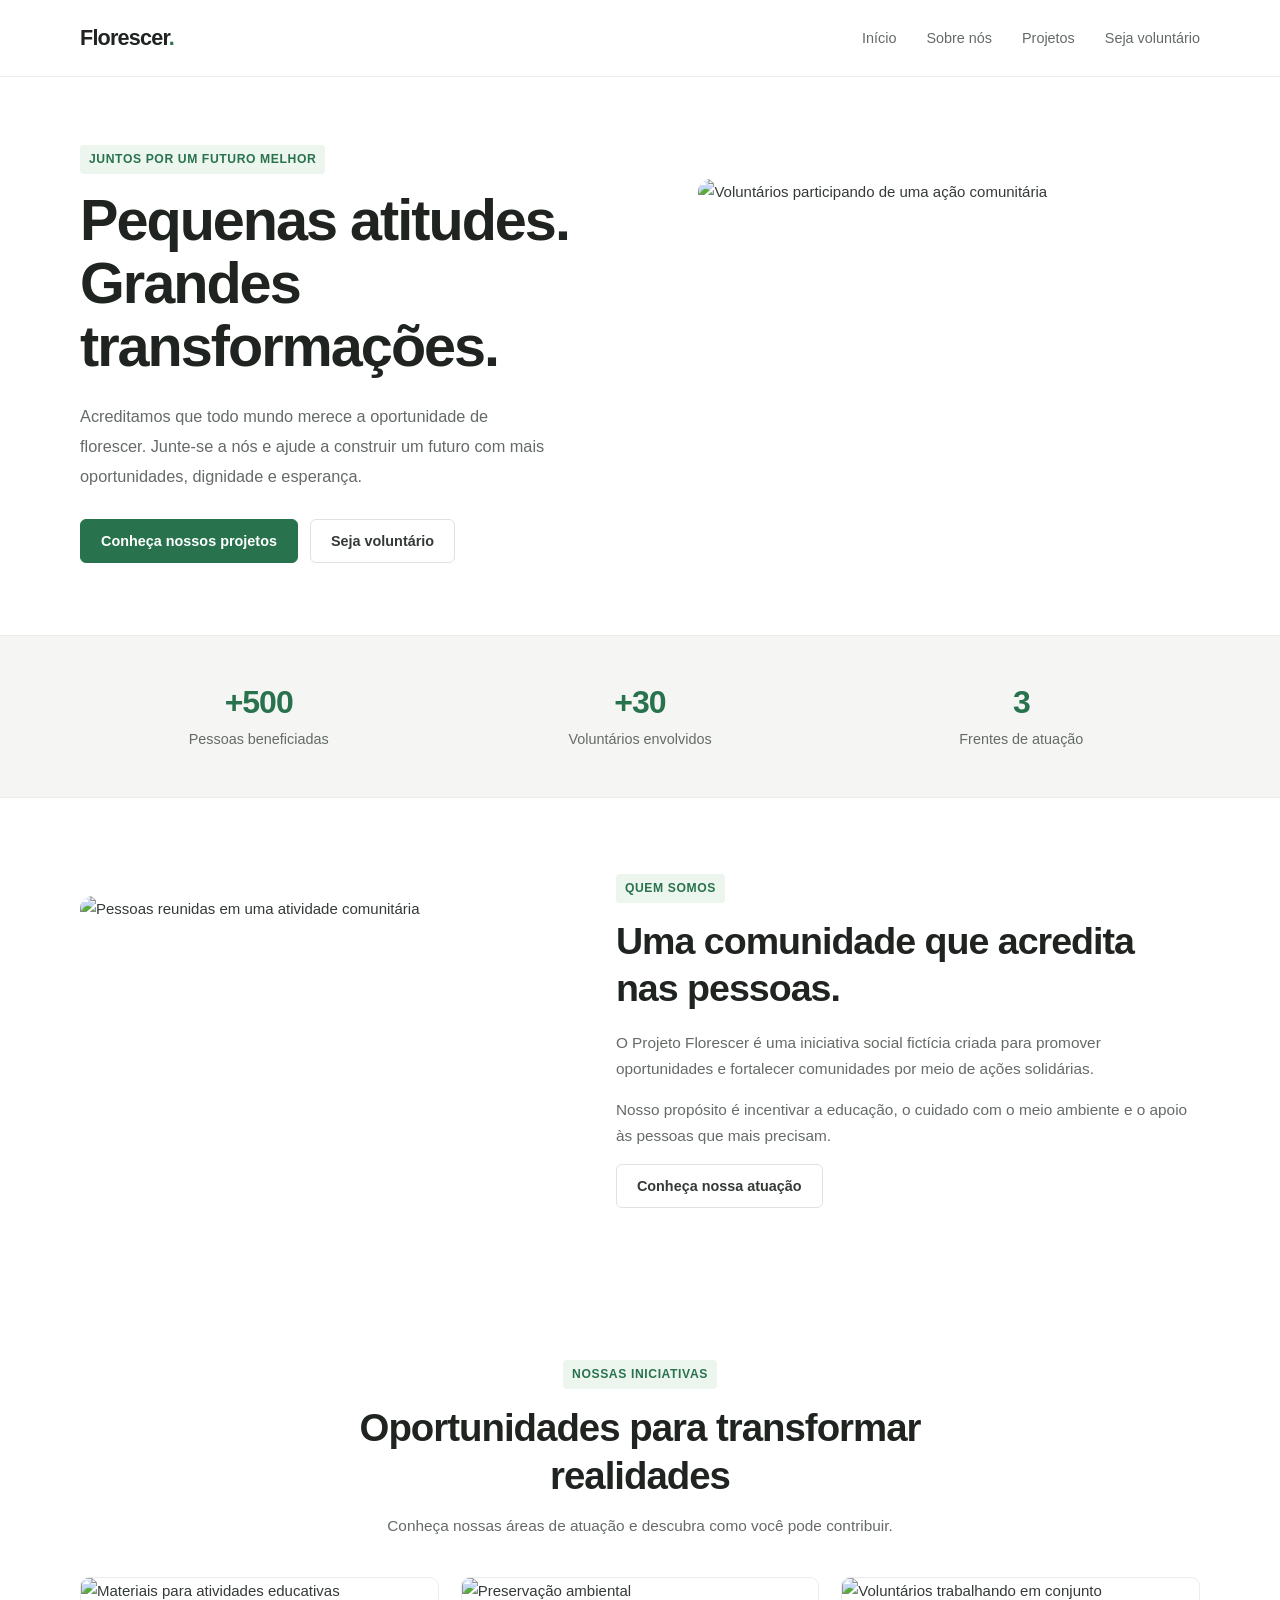
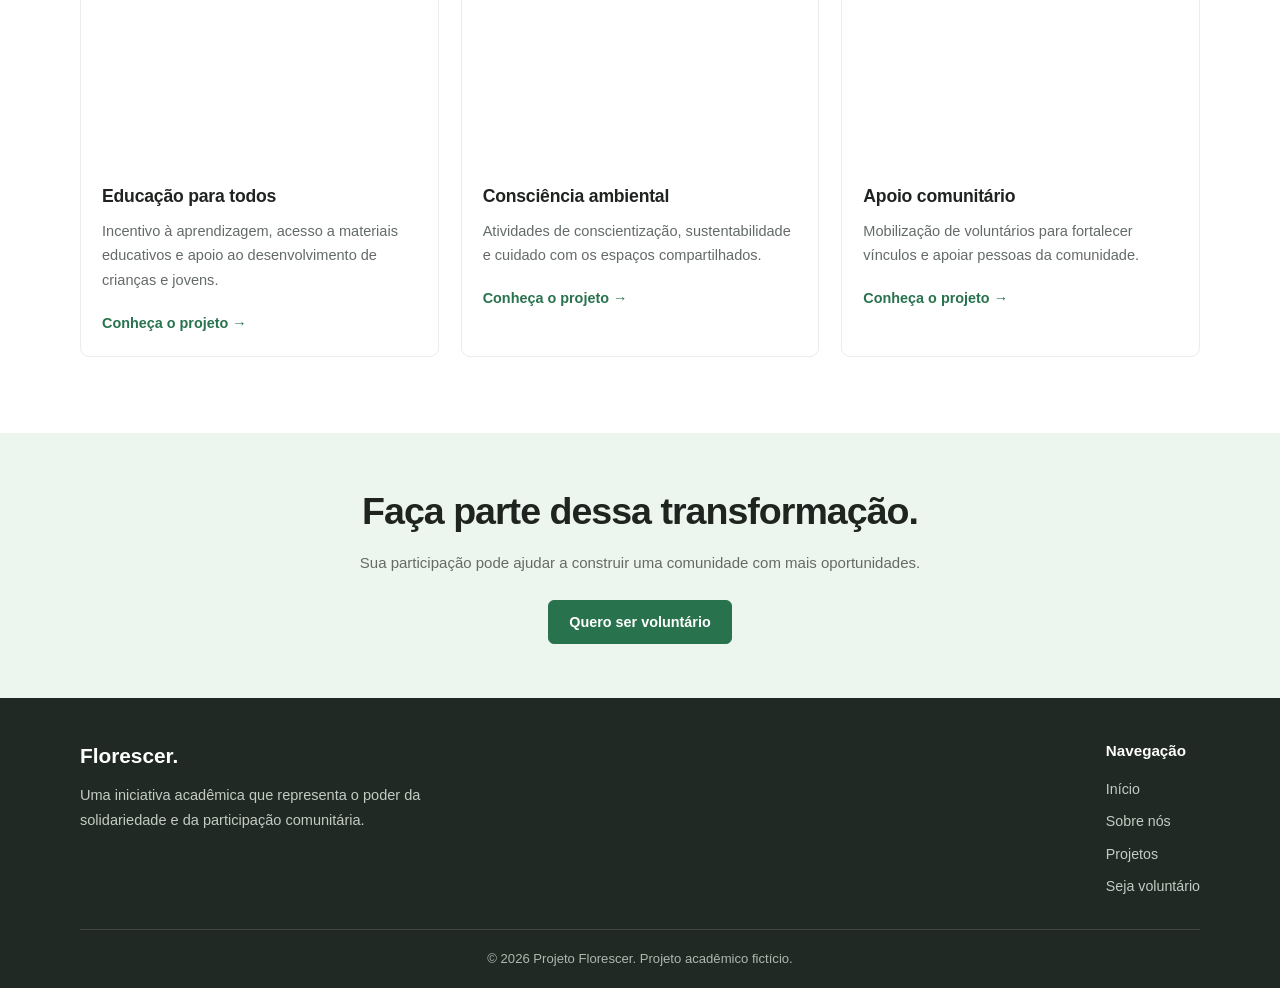
==== index.html @ c2782c48 "Adiciona site Projeto Florescer" ====
<!DOCTYPE html>
<html lang="pt-BR">
<head>
    <meta charset="UTF-8">
    <meta name="viewport" content="width=device-width, initial-scale=1.0">
    <meta name="description" content="Projeto Florescer: juntos por um futuro com mais oportunidades, dignidade e esperança.">
    <title>Florescer | Transformando vidas</title>
    <link rel="stylesheet" href="style.css">
    <script src="script.js" defer></script>
</head>
<body>

<header>
    <nav class="navbar container">
        <a href="index.html" class="logo">Florescer<span>.</span></a>
        <button class="menu-toggle" type="button" aria-label="Abrir menu" aria-expanded="false">☰</button>
        <ul class="nav-links">
            <li><a href="index.html">Início</a></li>
            <li><a href="#sobre">Sobre nós</a></li>
            <li><a href="projetos.html">Projetos</a></li>
            <li><a href="cadastro.html">Seja voluntário</a></li>
        </ul>
    </nav>
</header>

<main>
    <section class="hero">
        <div class="container">
            <div class="hero-content">
                <div class="hero-text">
                    <span class="section-tag">Juntos por um futuro melhor</span>
                    <h1>Pequenas atitudes. Grandes transformações.</h1>
                    <p>Acreditamos que todo mundo merece a oportunidade de florescer. Junte-se a nós e ajude a construir um futuro com mais oportunidades, dignidade e esperança.</p>
                    <div class="hero-buttons">
                        <a href="projetos.html" class="btn btn-primary">Conheça nossos projetos</a>
                        <a href="cadastro.html" class="btn btn-outline">Seja voluntário</a>
                    </div>
                </div>
                <div class="hero-image">
                    <img src="https://images.unsplash.com/photo-1469571486292-0ba58a3f068b?auto=format&fit=crop&w=900&q=80" alt="Voluntários participando de uma ação comunitária">
                </div>
            </div>
        </div>
    </section>

    <section class="stats">
        <div class="container stats-grid">
            <div class="stat-item"><h3>+500</h3><p>Pessoas beneficiadas</p></div>
            <div class="stat-item"><h3>+30</h3><p>Voluntários envolvidos</p></div>
            <div class="stat-item"><h3>3</h3><p>Frentes de atuação</p></div>
        </div>
    </section>

    <section class="section" id="sobre">
        <div class="container about-grid">
            <div class="about-image">
                <img src="https://images.unsplash.com/photo-1531206715517-5c0ba140b2b8?auto=format&fit=crop&w=800&q=80" alt="Pessoas reunidas em uma atividade comunitária" loading="lazy">
            </div>
            <div class="about-text">
                <span class="section-tag">Quem somos</span>
                <h2>Uma comunidade que acredita nas pessoas.</h2>
                <p>O Projeto Florescer é uma iniciativa social fictícia criada para promover oportunidades e fortalecer comunidades por meio de ações solidárias.</p>
                <p>Nosso propósito é incentivar a educação, o cuidado com o meio ambiente e o apoio às pessoas que mais precisam.</p>
                <a href="projetos.html" class="btn btn-outline">Conheça nossa atuação</a>
            </div>
        </div>
    </section>

    <section class="section">
        <div class="container">
            <div class="section-header">
                <span class="section-tag">Nossas iniciativas</span>
                <h2>Oportunidades para transformar realidades</h2>
                <p>Conheça nossas áreas de atuação e descubra como você pode contribuir.</p>
            </div>

            <div class="cards-grid">
                <article class="card">
                    <img src="https://images.unsplash.com/photo-1503676260728-1c00da094a0b?auto=format&fit=crop&w=700&q=80" alt="Materiais para atividades educativas" loading="lazy">
                    <div class="card-content">
                        <h3>Educação para todos</h3>
                        <p>Incentivo à aprendizagem, acesso a materiais educativos e apoio ao desenvolvimento de crianças e jovens.</p>
                        <a href="projetos.html" class="card-link">Conheça o projeto →</a>
                    </div>
                </article>

                <article class="card">
                    <img src="https://images.unsplash.com/photo-1542601906990-b4d3fb778b09?auto=format&fit=crop&w=700&q=80" alt="Preservação ambiental" loading="lazy">
                    <div class="card-content">
                        <h3>Consciência ambiental</h3>
                        <p>Atividades de conscientização, sustentabilidade e cuidado com os espaços compartilhados.</p>
                        <a href="projetos.html" class="card-link">Conheça o projeto →</a>
                    </div>
                </article>

                <article class="card">
                    <img src="https://images.unsplash.com/photo-1559027615-cd4628902d4a?auto=format&fit=crop&w=700&q=80" alt="Voluntários trabalhando em conjunto" loading="lazy">
                    <div class="card-content">
                        <h3>Apoio comunitário</h3>
                        <p>Mobilização de voluntários para fortalecer vínculos e apoiar pessoas da comunidade.</p>
                        <a href="projetos.html" class="card-link">Conheça o projeto →</a>
                    </div>
                </article>
            </div>
        </div>
    </section>

    <section class="cta">
        <div class="container">
            <h2>Faça parte dessa transformação.</h2>
            <p>Sua participação pode ajudar a construir uma comunidade com mais oportunidades.</p>
            <a href="cadastro.html" class="btn btn-primary">Quero ser voluntário</a>
        </div>
    </section>
</main>

<footer>
    <div class="container">
        <div class="footer-content">
            <div class="footer-brand">
                <h3>Florescer.</h3>
                <p>Uma iniciativa acadêmica que representa o poder da solidariedade e da participação comunitária.</p>
            </div>
            <div class="footer-links">
                <h4>Navegação</h4>
                <ul>
                    <li><a href="index.html">Início</a></li>
                    <li><a href="#sobre">Sobre nós</a></li>
                    <li><a href="projetos.html">Projetos</a></li>
                    <li><a href="cadastro.html">Seja voluntário</a></li>
                </ul>
            </div>
        </div>
        <div class="footer-bottom">
            <p>&copy; 2026 Projeto Florescer. Projeto acadêmico fictício.</p>
        </div>
    </div>
</footer>

</body>
</html>
---- style.css ----
/* ==========================================
   PROJETO FLORESCER
   Identidade visual: minimalista e moderna
========================================== */

/* 1. CONFIGURAÇÕES GERAIS */

:root {
    --green: #28734d;
    --green-hover: #205c3d;
    --green-soft: #edf5ef;

    --black: #202421;
    --gray-900: #343a36;
    --gray-700: #646b66;
    --gray-500: #858b86;
    --gray-300: #dfe3df;
    --gray-200: #eaedea;
    --gray-100: #f5f6f4;

    --white: #ffffff;
    --background: #ffffff;

    --radius-sm: 5px;
    --radius-md: 9px;
    --radius-lg: 13px;

    --container: 1120px;
    --shadow: 0 5px 20px rgba(25, 40, 30, 0.055);
}

* {
    margin: 0;
    padding: 0;
    box-sizing: border-box;
}

html {
    scroll-behavior: smooth;
    scroll-padding-top: 90px;
}

body {
    font-family: Arial, Helvetica, sans-serif;
    font-size: 15px;
    line-height: 1.7;
    color: var(--gray-900);
    background: var(--background);
    -webkit-font-smoothing: antialiased;
}

img {
    display: block;
    max-width: 100%;
}

a {
    color: inherit;
    text-decoration: none;
}

button,
input,
select,
textarea {
    font: inherit;
}

button {
    cursor: pointer;
}

ul {
    list-style: none;
}

.container {
    width: min(var(--container), calc(100% - 48px));
    margin-inline: auto;
}

::selection {
    color: var(--white);
    background: var(--green);
}


/* 2. CABEÇALHO E NAVEGAÇÃO */

header {
    position: relative;
    z-index: 10;
    background: var(--white);
    border-bottom: 1px solid var(--gray-200);
}

.navbar {
    min-height: 76px;
    display: flex;
    align-items: center;
    justify-content: space-between;
    gap: 32px;
}

.logo {
    flex-shrink: 0;
    color: var(--black);
    font-size: 1.35rem;
    font-weight: 700;
    letter-spacing: -0.8px;
}

.logo span {
    color: var(--green);
}

.nav-links {
    display: flex;
    align-items: center;
    gap: 30px;
}

.nav-links a {
    display: inline-block;
    color: var(--gray-700);
    font-size: 0.9rem;
    font-weight: 500;
    transition: color 0.2s ease;
}

.nav-links a:hover {
    color: var(--green);
}

/* Botão do menu mobile */

.menu-toggle {
    display: none;
    padding: 7px 10px;
    border: 1px solid var(--gray-300);
    border-radius: var(--radius-sm);
    background: var(--white);
    color: var(--black);
    font-size: 1.25rem;
}


/* 3. BOTÕES */

.btn {
    display: inline-flex;
    min-height: 44px;
    align-items: center;
    justify-content: center;
    gap: 8px;
    padding: 11px 20px;

    border: 1px solid transparent;
    border-radius: 6px;

    font-size: 0.9rem;
    font-weight: 600;
    line-height: 1.25;
    text-align: center;

    transition:
        background-color 0.2s ease,
        border-color 0.2s ease,
        color 0.2s ease,
        transform 0.2s ease;
}

.btn:focus-visible,
button:focus-visible,
a:focus-visible {
    outline: 3px solid rgba(40, 115, 77, 0.3);
    outline-offset: 3px;
}

.btn-primary {
    color: var(--white);
    background: var(--green);
    border-color: var(--green);
}

.btn-primary:hover {
    color: var(--white);
    background: var(--green-hover);
    border-color: var(--green-hover);
}

.btn-secondary {
    color: var(--white);
    background: var(--black);
    border-color: var(--black);
}

.btn-secondary:hover {
    color: var(--white);
    background: #3c443e;
    border-color: #3c443e;
}

.btn-outline {
    color: var(--gray-900);
    background: var(--white);
    border-color: var(--gray-300);
}

.btn-outline:hover {
    color: var(--green);
    background: var(--green-soft);
    border-color: var(--green);
}


/* 4. APRESENTAÇÃO PRINCIPAL */

.hero {
    padding: 68px 0 72px;
    background: var(--white);
}

.hero-content {
    display: grid;
    grid-template-columns: minmax(0, 1.05fr) minmax(0, 0.95fr);
    align-items: center;
    gap: 64px;
}

.hero-text {
    max-width: 520px;
}

.hero-text h1 {
    margin-bottom: 22px;
    color: var(--black);

    font-size: clamp(2.5rem, 4.5vw, 3.8rem);
    font-weight: 700;
    letter-spacing: -2px;
    line-height: 1.1;
}

.hero-text p {
    max-width: 470px;
    margin-bottom: 28px;

    color: var(--gray-700);
    font-size: 1.02rem;
    line-height: 1.85;
}

.hero-buttons {
    display: flex;
    flex-wrap: wrap;
    align-items: center;
    gap: 12px;
}

/* Uma imagem principal, com dimensões controladas */

.hero-image {
    width: 100%;
    min-width: 0;
}

.hero-image img {
    width: 100%;
    height: 350px;
    object-fit: cover;
    object-position: center;
    border-radius: var(--radius-lg);
}


/* 5. SEÇÕES */

.section {
    padding: 76px 0;
}

.section-header {
    max-width: 640px;
    margin: 0 auto 38px;
    text-align: center;
}

.section-header h2 {
    margin-bottom: 13px;
    color: var(--black);

    font-size: clamp(1.8rem, 3vw, 2.4rem);
    font-weight: 700;
    letter-spacing: -1px;
    line-height: 1.25;
}

.section-header p {
    color: var(--gray-700);
    font-size: 0.96rem;
}

.section-tag {
    display: inline-block;
    margin-bottom: 15px;
    padding: 4px 9px;

    border-radius: 4px;
    background: var(--green-soft);
    color: var(--green);

    font-size: 0.76rem;
    font-weight: 700;
    letter-spacing: 0.6px;
    text-transform: uppercase;
}


/* 6. SOBRE A ORGANIZAÇÃO */

.about-grid {
    display: grid;
    grid-template-columns: minmax(0, 0.9fr) minmax(0, 1.1fr);
    align-items: center;
    gap: 58px;
}

.about-image img {
    width: 100%;
    max-width: 420px;
    height: 290px;
    object-fit: cover;
    border-radius: var(--radius-lg);
}

.about-text h2 {
    margin-bottom: 18px;
    color: var(--black);

    font-size: clamp(1.8rem, 3vw, 2.35rem);
    letter-spacing: -1px;
    line-height: 1.25;
}

.about-text p {
    margin-bottom: 15px;
    color: var(--gray-700);
    font-size: 0.96rem;
}


/* 7. INDICADORES */

.stats {
    padding: 36px 0;
    background: var(--gray-100);
    border-top: 1px solid var(--gray-200);
    border-bottom: 1px solid var(--gray-200);
}

.stats-grid {
    display: grid;
    grid-template-columns: repeat(3, minmax(0, 1fr));
    gap: 24px;
}

.stat-item {
    padding: 10px 16px;
    text-align: center;
}

.stat-item h3 {
    margin-bottom: 3px;
    color: var(--green);

    font-size: 2rem;
    font-weight: 700;
    letter-spacing: -1px;
    line-height: 1.3;
}

.stat-item p {
    color: var(--gray-700);
    font-size: 0.9rem;
}


/* 8. CARDS DE PROJETOS */

.cards-grid {
    display: grid;
    grid-template-columns: repeat(3, minmax(0, 1fr));
    gap: 22px;
}

.card {
    min-width: 0;
    overflow: hidden;

    background: var(--white);
    border: 1px solid var(--gray-200);
    border-radius: var(--radius-md);

    transition:
        border-color 0.2s ease,
        box-shadow 0.2s ease,
        transform 0.2s ease;
}

.card:hover {
    border-color: #c8d7cc;
    box-shadow: var(--shadow);
    transform: translateY(-3px);
}

.card img {
    width: 100%;
    height: 185px;
    object-fit: cover;
}

.card-content {
    padding: 21px;
}

.card-content h3 {
    margin-bottom: 10px;
    color: var(--black);

    font-size: 1.1rem;
    font-weight: 700;
    letter-spacing: -0.2px;
    line-height: 1.4;
}

.card-content p {
    margin-bottom: 17px;
    color: var(--gray-700);
    font-size: 0.91rem;
    line-height: 1.7;
}

.card-link {
    display: inline-flex;
    align-items: center;
    gap: 6px;

    color: var(--green);
    font-size: 0.9rem;
    font-weight: 700;
}

.card-link:hover {
    text-decoration: underline;
    text-underline-offset: 4px;
}


/* 9. CHAMADA PARA AÇÃO */

.cta {
    padding: 54px 24px;
    background: var(--green-soft);
    text-align: center;
}

.cta h2 {
    max-width: 650px;
    margin: 0 auto 14px;
    color: var(--black);

    font-size: clamp(1.8rem, 3vw, 2.35rem);
    letter-spacing: -1px;
    line-height: 1.3;
}

.cta p {
    max-width: 580px;
    margin: 0 auto 24px;
    color: var(--gray-700);
}


/* 10. PÁGINAS INTERNAS */

.page-banner {
    padding: 48px 24px;
    background: var(--gray-100);
    border-bottom: 1px solid var(--gray-200);
    text-align: center;
}

.page-banner h1 {
    margin-bottom: 10px;
    color: var(--black);

    font-size: clamp(2rem, 4vw, 2.8rem);
    font-weight: 700;
    letter-spacing: -1.2px;
    line-height: 1.2;
}

.page-banner p {
    max-width: 650px;
    margin: 0 auto;
    color: var(--gray-700);
}


/* 11. ÁREA DE DOAÇÃO */

.donation-box {
    margin-top: 32px;
    padding: 28px;

    border: 1px solid var(--gray-200);
    border-radius: var(--radius-md);
    background: var(--gray-100);
    text-align: center;
}

.donation-options {
    display: flex;
    flex-wrap: wrap;
    justify-content: center;
    gap: 10px;
    margin: 22px 0;
}

.donation-option {
    min-width: 94px;
    min-height: 42px;
    padding: 9px 16px;

    border: 1px solid var(--gray-300);
    border-radius: 6px;
    background: var(--white);
    color: var(--gray-900);

    font-weight: 600;
    transition: all 0.2s ease;
}

.donation-option:hover,
.donation-option.active {
    color: var(--green);
    border-color: var(--green);
    background: var(--green-soft);
}

.donation-message {
    margin-top: 14px;
    color: var(--green);
    font-weight: 600;
}


/* 12. FORMULÁRIO DE CADASTRO */

.form-section {
    padding: 54px 0 72px;
}

.form-layout {
    display: grid;
    grid-template-columns: minmax(0, 0.75fr) minmax(0, 1.25fr);
    align-items: start;
    gap: 30px;
}

.form-info {
    padding: 28px;
    border: 1px solid var(--gray-200);
    border-radius: var(--radius-md);
    background: var(--gray-100);
}

.form-info h2 {
    margin-bottom: 14px;
    color: var(--black);

    font-size: 1.55rem;
    line-height: 1.35;
    letter-spacing: -0.5px;
}

.form-info p {
    margin-bottom: 14px;
    color: var(--gray-700);
    font-size: 0.93rem;
}

.form-image {
    margin-top: 23px;
    overflow: hidden;
    border-radius: var(--radius-md);
}

.form-image img {
    width: 100%;
    height: 200px;
    object-fit: cover;
}

.form-card {
    min-width: 0;
    padding: 30px;

    border: 1px solid var(--gray-200);
    border-radius: var(--radius-md);
    background: var(--white);
    box-shadow: var(--shadow);
}

.form-card h2 {
    margin-bottom: 8px;
    color: var(--black);
    font-size: 1.6rem;
    letter-spacing: -0.5px;
}

.form-description {
    margin-bottom: 25px;
    color: var(--gray-700);
    font-size: 0.92rem;
}

.form-grid {
    display: grid;
    grid-template-columns: repeat(2, minmax(0, 1fr));
    column-gap: 16px;
}

.form-group {
    display: flex;
    min-width: 0;
    flex-direction: column;
    gap: 7px;
    margin-bottom: 17px;
}

.form-group.full-width {
    grid-column: 1 / -1;
}

.form-group label {
    color: var(--gray-900);
    font-size: 0.88rem;
    font-weight: 600;
}

.form-group input,
.form-group select,
.form-group textarea {
    width: 100%;
    min-width: 0;
    min-height: 44px;
    padding: 10px 12px;

    border: 1px solid var(--gray-300);
    border-radius: 6px;
    background: var(--white);
    color: var(--gray-900);

    font-size: 0.92rem;
    outline: none;

    transition:
        border-color 0.2s ease,
        box-shadow 0.2s ease;
}

.form-group input::placeholder,
.form-group textarea::placeholder {
    color: #9a9f9b;
}

.form-group input:focus,
.form-group select:focus,
.form-group textarea:focus {
    border-color: var(--green);
    box-shadow: 0 0 0 3px rgba(40, 115, 77, 0.09);
}

.form-group textarea {
    min-height: 115px;
    resize: vertical;
}

.form-group small {
    color: var(--gray-500);
    font-size: 0.8rem;
}

.checkbox-group {
    display: flex;
    align-items: flex-start;
    gap: 10px;
    margin: 8px 0 22px;
}

.checkbox-group input {
    flex: 0 0 auto;
    width: 16px;
    height: 16px;
    margin-top: 5px;
    accent-color: var(--green);
}

.checkbox-group label {
    color: var(--gray-700);
    font-size: 0.87rem;
    line-height: 1.6;
}

.form-card .btn {
    width: 100%;
}

.form-message {
    display: none;
    margin-top: 16px;
    padding: 13px 15px;

    border: 1px solid #d2e5d6;
    border-radius: 6px;
    background: var(--green-soft);
    color: var(--green);

    font-size: 0.91rem;
    font-weight: 600;
}

.form-message.show {
    display: block;
}


/* 13. RODAPÉ */

footer {
    padding: 40px 0 18px;
    background: #202923;
    color: var(--white);
}

.footer-content {
    display: flex;
    align-items: flex-start;
    justify-content: space-between;
    gap: 40px;
    padding-bottom: 30px;
}

.footer-brand {
    max-width: 380px;
}

.footer-brand h3 {
    margin-bottom: 10px;
    color: var(--white);
    font-size: 1.3rem;
}

.footer-brand p {
    color: #c3cbc5;
    font-size: 0.91rem;
}

.footer-links h4 {
    margin-bottom: 12px;
    color: var(--white);
    font-size: 0.95rem;
}

.footer-links ul {
    display: grid;
    gap: 7px;
}

.footer-links a {
    color: #c3cbc5;
    font-size: 0.89rem;
    transition: color 0.2s ease;
}

.footer-links a:hover {
    color: #a5d7b5;
}

.footer-bottom {
    padding-top: 18px;
    border-top: 1px solid rgba(255, 255, 255, 0.14);
    color: #aeb8b0;
    text-align: center;
    font-size: 0.82rem;
}


/* 14. TABLETS */

@media (max-width: 900px) {
    .hero-content {
        gap: 35px;
    }

    .hero-image img {
        height: 300px;
    }

    .about-grid {
        gap: 32px;
    }

    .cards-grid {
        grid-template-columns: repeat(2, minmax(0, 1fr));
    }

    .form-layout {
        grid-template-columns: minmax(0, 0.8fr) minmax(0, 1.2fr);
        gap: 18px;
    }

    .form-card,
    .form-info {
        padding: 22px;
    }
}


/* 15. CELULARES */

@media (max-width: 650px) {
    .container {
        width: calc(100% - 36px);
    }

    .navbar {
        min-height: 66px;
        flex-wrap: wrap;
        gap: 12px;
    }

    .menu-toggle {
        display: inline-flex;
        align-items: center;
        justify-content: center;
    }

    .nav-links {
        display: none;
        width: 100%;
        flex-direction: column;
        align-items: stretch;
        gap: 0;
        padding-bottom: 12px;
    }

    .nav-links.active {
        display: flex;
    }

    .nav-links li {
        width: 100%;
    }

    .nav-links a {
        display: block;
        padding: 11px 0;
        border-top: 1px solid var(--gray-200);
    }

    .hero {
        padding: 42px 0;
    }

    .hero-content {
        grid-template-columns: minmax(0, 1fr);
        gap: 26px;
    }

    .hero-text h1 {
        font-size: clamp(2.25rem, 10vw, 3rem);
        letter-spacing: -1.4px;
    }

    .hero-text p {
        font-size: 0.96rem;
    }

    .hero-buttons {
        align-items: stretch;
        flex-direction: column;
    }

    .hero-buttons .btn {
        width: 100%;
    }

    .hero-image img {
        height: 235px;
    }

    .section {
        padding: 48px 0;
    }

    .section-header {
        margin-bottom: 28px;
    }

    .section-header h2 {
        font-size: 1.8rem;
    }

    .about-grid {
        grid-template-columns: minmax(0, 1fr);
        gap: 24px;
    }

    .about-image img {
        max-width: none;
        height: 230px;
    }

    .about-text h2 {
        font-size: 1.8rem;
    }

    .stats {
        padding: 24px 0;
    }

    .stats-grid {
        grid-template-columns: minmax(0, 1fr);
        gap: 12px;
    }

    .stat-item {
        padding: 10px;
    }

    .stat-item h3 {
        font-size: 1.8rem;
    }

    .cards-grid {
        grid-template-columns: minmax(0, 1fr);
        gap: 18px;
    }

    .card img {
        height: 195px;
    }

    .card-content {
        padding: 19px;
    }

    .cta {
        padding: 42px 18px;
    }

    .cta h2 {
        font-size: 1.8rem;
    }

    .page-banner {
        padding: 38px 18px;
    }

    .form-section {
        padding: 35px 0 48px;
    }

    .form-layout {
        grid-template-columns: minmax(0, 1fr);
        gap: 20px;
    }

    .form-grid {
        grid-template-columns: minmax(0, 1fr);
    }

    .form-group.full-width {
        grid-column: auto;
    }

    .form-card,
    .form-info {
        padding: 21px;
    }

    .donation-box {
        padding: 21px 15px;
    }

    .donation-option {
        flex: 1 1 80px;
    }

    .footer-content {
        flex-direction: column;
        gap: 26px;
    }

    .footer-bottom {
        line-height: 1.6;
    }
}


/* 16. TELAS MUITO PEQUENAS */

@media (max-width: 360px) {
    .container {
        width: calc(100% - 28px);
    }

    .hero-text h1 {
        font-size: 2rem;
    }

    .form-card,
    .form-info {
        padding: 16px;
    }

    .donation-options {
        gap: 7px;
    }

    .donation-option {
        min-width: 75px;
        padding: 9px 11px;
    }
}


/* 17. ACESSIBILIDADE: MOVIMENTO REDUZIDO */

@media (prefers-reduced-motion: reduce) {
    html {
        scroll-behavior: auto;
    }

    *,
    *::before,
    *::after {
        transition-duration: 0.01ms !important;
        animation-duration: 0.01ms !important;
    }
}
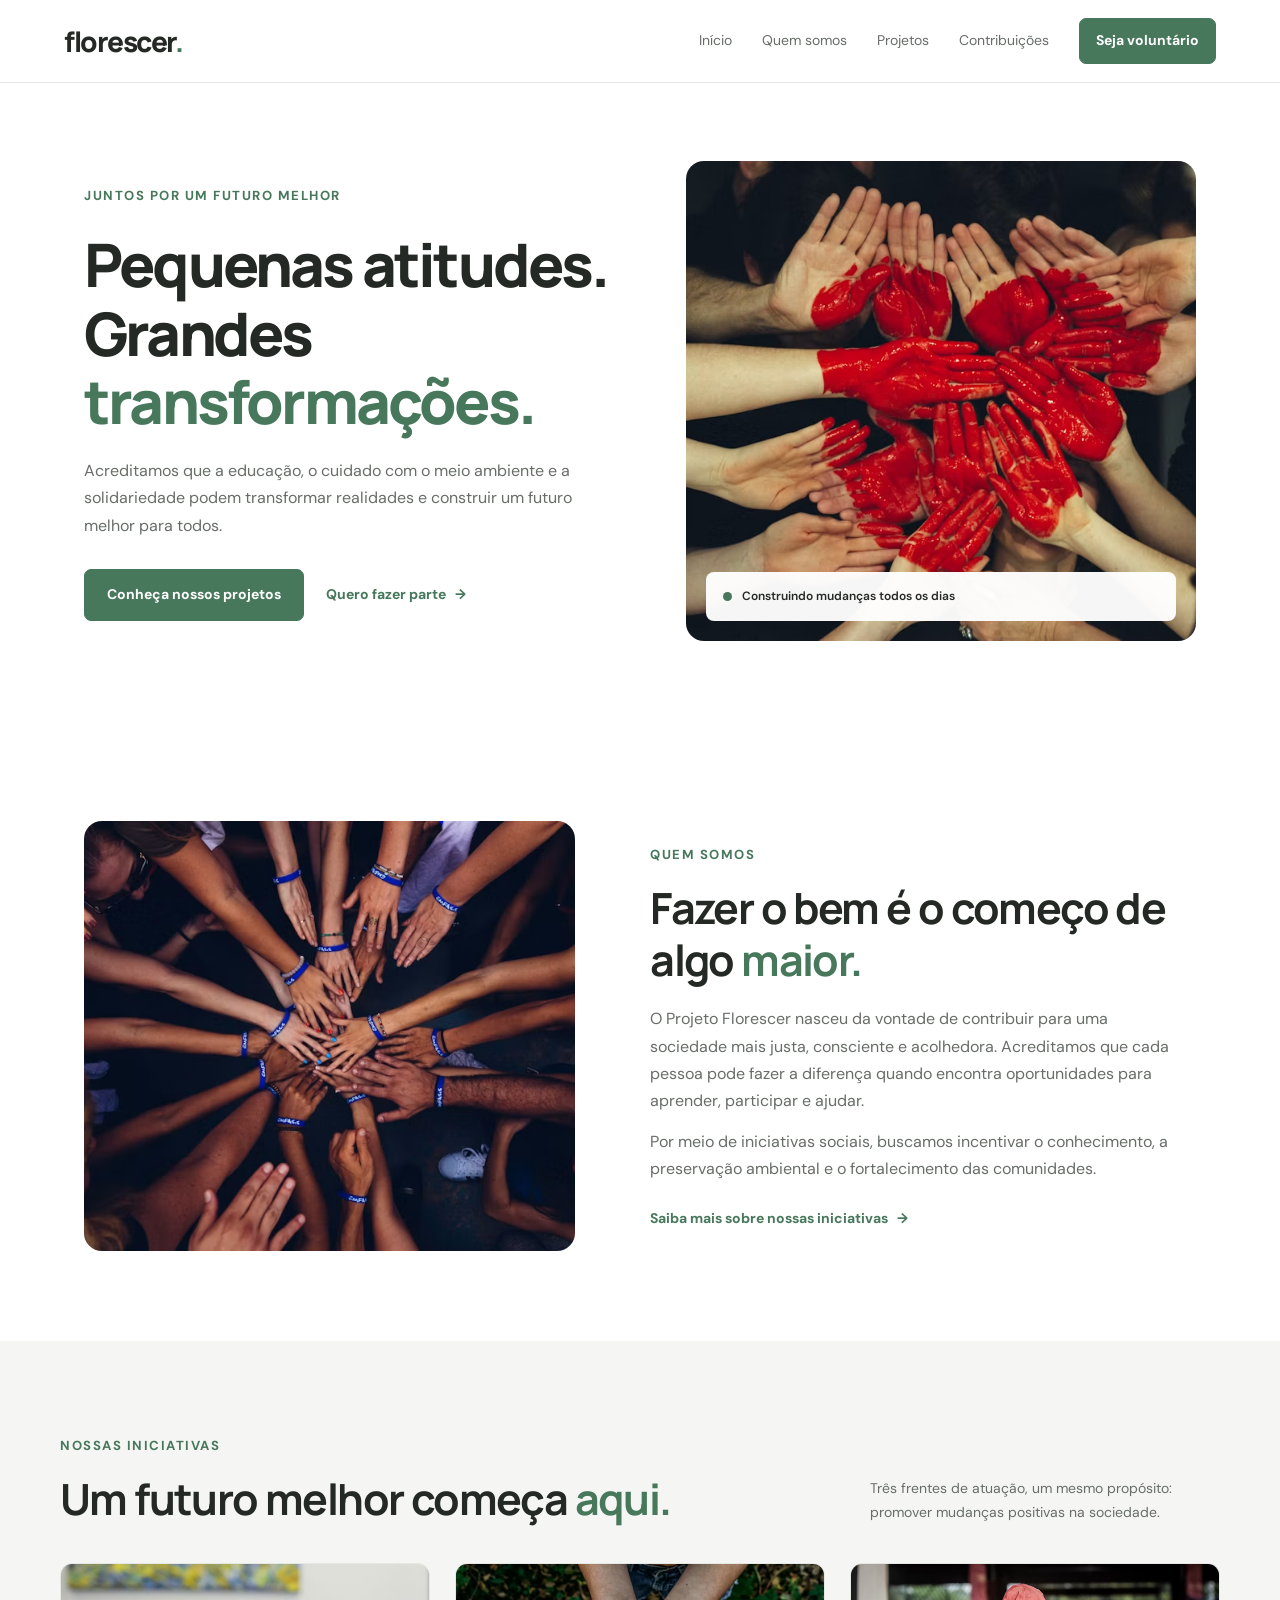
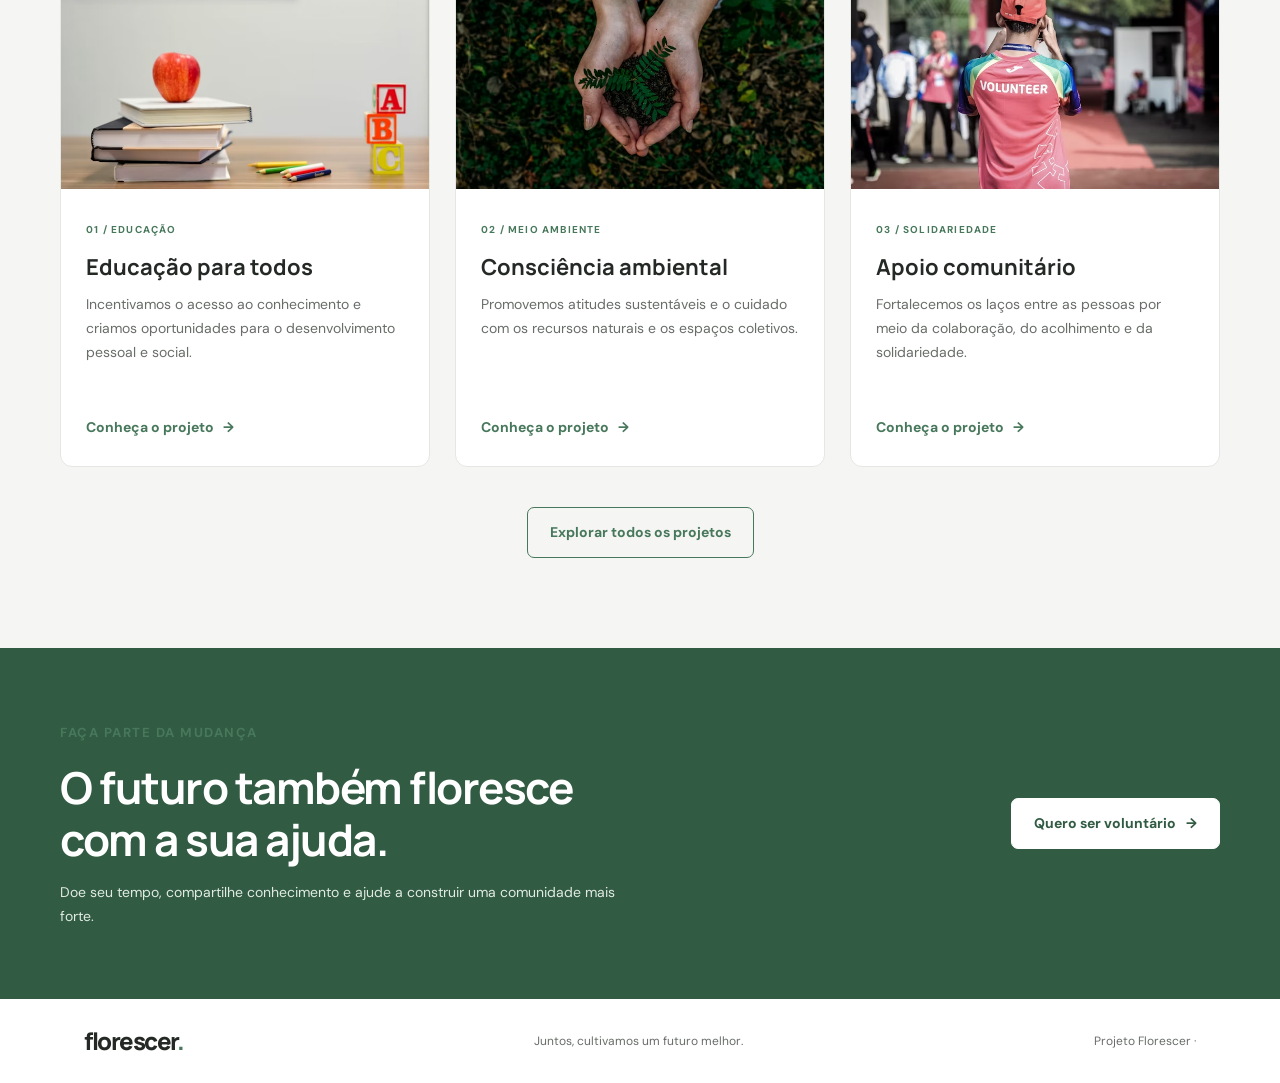
==== commit 18e5bd89: "Projeto finalizado" ====
--- a/index.html
+++ b/index.html
@@ -4,139 +4,159 @@
 <head>
     <meta charset="UTF-8">
     <meta name="viewport" content="width=device-width, initial-scale=1.0">
-    <meta name="description" content="Projeto Florescer: juntos por um futuro com mais oportunidades, dignidade e esperança.">
-    <title>Florescer | Transformando vidas</title>
+    <meta name="description" content="Conheça o Projeto Florescer, uma iniciativa dedicada à educação, sustentabilidade e apoio comunitário.">
+    <title>Projeto Florescer | Transformando vidas</title>
     <link rel="stylesheet" href="style.css">
     <script src="script.js" defer></script>
 </head>
 <body>
+    <header class="cabecalho">
+        <a href="index.html" class="logo">florescer<span>.</span></a>
 
-<header>
-    <nav class="navbar container">
-        <a href="index.html" class="logo">Florescer<span>.</span></a>
-        <button class="menu-toggle" type="button" aria-label="Abrir menu" aria-expanded="false">☰</button>
-        <ul class="nav-links">
-            <li><a href="index.html">Início</a></li>
-            <li><a href="#sobre">Sobre nós</a></li>
-            <li><a href="projetos.html">Projetos</a></li>
-            <li><a href="cadastro.html">Seja voluntário</a></li>
-        </ul>
-    </nav>
-</header>
+        <button class="menu-toggle" aria-label="Abrir menu" aria-expanded="false">
+            <span></span>
+            <span></span>
+            <span></span>
+        </button>
 
-<main>
-    <section class="hero">
-        <div class="container">
-            <div class="hero-content">
-                <div class="hero-text">
-                    <span class="section-tag">Juntos por um futuro melhor</span>
-                    <h1>Pequenas atitudes. Grandes transformações.</h1>
-                    <p>Acreditamos que todo mundo merece a oportunidade de florescer. Junte-se a nós e ajude a construir um futuro com mais oportunidades, dignidade e esperança.</p>
-                    <div class="hero-buttons">
-                        <a href="projetos.html" class="btn btn-primary">Conheça nossos projetos</a>
-                        <a href="cadastro.html" class="btn btn-outline">Seja voluntário</a>
-                    </div>
-                </div>
-                <div class="hero-image">
-                    <img src="https://images.unsplash.com/photo-1469571486292-0ba58a3f068b?auto=format&fit=crop&w=900&q=80" alt="Voluntários participando de uma ação comunitária">
+        <nav class="navegacao" aria-label="Menu principal">
+            <a href="#inicio">Início</a>
+            <a href="#sobre">Quem somos</a>
+            <a href="#projetos">Projetos</a>
+            <a href="contribuicoes.html">Contribuições</a>
+            <a href="cadastro.html" class="botao botao-menu">Seja voluntário</a>
+        </nav>
+    </header>
+
+    <main>
+        <section class="hero" id="inicio">
+            <div class="hero-conteudo">
+                <span class="etiqueta">Juntos por um futuro melhor</span>
+                <h1>Pequenas atitudes.<br>Grandes <span>transformações.</span></h1>
+                <p>
+                    Acreditamos que a educação, o cuidado com o meio ambiente
+                    e a solidariedade podem transformar realidades e construir
+                    um futuro melhor para todos.
+                </p>
+                <div class="hero-acoes">
+                    <a href="#projetos" class="botao">Conheça nossos projetos</a>
+                    <a href="cadastro.html" class="link-secundario">Quero fazer parte <span>→</span></a>
                 </div>
             </div>
-        </div>
-    </section>
 
-    <section class="stats">
-        <div class="container stats-grid">
-            <div class="stat-item"><h3>+500</h3><p>Pessoas beneficiadas</p></div>
-            <div class="stat-item"><h3>+30</h3><p>Voluntários envolvidos</p></div>
-            <div class="stat-item"><h3>3</h3><p>Frentes de atuação</p></div>
-        </div>
-    </section>
+            <div class="hero-imagem">
+                <img src="img/img.inicio.avif" alt="Imagem de apresentação do Projeto Florescer">
+                <div class="imagem-legenda">
+                    <span class="ponto-verde"></span>
+                    <span>Construindo mudanças todos os dias</span>
+                </div>
+            </div>
+        </section>
 
-    <section class="section" id="sobre">
-        <div class="container about-grid">
-            <div class="about-image">
-                <img src="https://images.unsplash.com/photo-1531206715517-5c0ba140b2b8?auto=format&fit=crop&w=800&q=80" alt="Pessoas reunidas em uma atividade comunitária" loading="lazy">
-            </div>
-            <div class="about-text">
-                <span class="section-tag">Quem somos</span>
-                <h2>Uma comunidade que acredita nas pessoas.</h2>
-                <p>O Projeto Florescer é uma iniciativa social fictícia criada para promover oportunidades e fortalecer comunidades por meio de ações solidárias.</p>
-                <p>Nosso propósito é incentivar a educação, o cuidado com o meio ambiente e o apoio às pessoas que mais precisam.</p>
-                <a href="projetos.html" class="btn btn-outline">Conheça nossa atuação</a>
-            </div>
-        </div>
-    </section>
-
-    <section class="section">
-        <div class="container">
-            <div class="section-header">
-                <span class="section-tag">Nossas iniciativas</span>
-                <h2>Oportunidades para transformar realidades</h2>
-                <p>Conheça nossas áreas de atuação e descubra como você pode contribuir.</p>
+        <section class="sobre secao" id="sobre">
+            <div class="sobre-imagem">
+                <img src="img/img.quemsomos.avif" alt="Pessoas unidas por uma causa social">
             </div>
 
-            <div class="cards-grid">
-                <article class="card">
-                    <img src="https://images.unsplash.com/photo-1503676260728-1c00da094a0b?auto=format&fit=crop&w=700&q=80" alt="Materiais para atividades educativas" loading="lazy">
-                    <div class="card-content">
+            <div class="sobre-conteudo">
+                <span class="etiqueta">Quem somos</span>
+                <h2>Fazer o bem é o começo de algo <span>maior.</span></h2>
+                <p>
+                    O Projeto Florescer nasceu da vontade de contribuir para
+                    uma sociedade mais justa, consciente e acolhedora.
+                    Acreditamos que cada pessoa pode fazer a diferença quando
+                    encontra oportunidades para aprender, participar e ajudar.
+                </p>
+                <p>
+                    Por meio de iniciativas sociais, buscamos incentivar o
+                    conhecimento, a preservação ambiental e o fortalecimento
+                    das comunidades.
+                </p>
+                <a href="projetos.html" class="link-secundario">Saiba mais sobre nossas iniciativas <span>→</span></a>
+            </div>
+        </section>
+
+        <section class="projetos secao" id="projetos">
+            <div class="secao-cabecalho">
+                <div>
+                    <span class="etiqueta">Nossas iniciativas</span>
+                    <h2>Um futuro melhor começa <span>aqui.</span></h2>
+                </div>
+                <p>
+                    Três frentes de atuação, um mesmo propósito:
+                    promover mudanças positivas na sociedade.
+                </p>
+            </div>
+
+            <div class="projetos-grid">
+                <article class="projeto-card">
+                    <img src="img/img.eduparatodos.avif" alt="Iniciativa de educação para todos" loading="lazy">
+                    <div class="projeto-card-conteudo">
+                        <span class="numero-projeto">01 / EDUCAÇÃO</span>
                         <h3>Educação para todos</h3>
-                        <p>Incentivo à aprendizagem, acesso a materiais educativos e apoio ao desenvolvimento de crianças e jovens.</p>
-                        <a href="projetos.html" class="card-link">Conheça o projeto →</a>
+                        <p>
+                            Incentivamos o acesso ao conhecimento e criamos
+                            oportunidades para o desenvolvimento pessoal e social.
+                        </p>
+                        <a href="projetos.html#educacao" class="link-secundario">
+                            Conheça o projeto <span>→</span>
+                        </a>
                     </div>
                 </article>
 
-                <article class="card">
-                    <img src="https://images.unsplash.com/photo-1542601906990-b4d3fb778b09?auto=format&fit=crop&w=700&q=80" alt="Preservação ambiental" loading="lazy">
-                    <div class="card-content">
+                <article class="projeto-card">
+                    <img src="img/img.consiambiental.avif" alt="Iniciativa de conscientização ambiental" loading="lazy">
+                    <div class="projeto-card-conteudo">
+                        <span class="numero-projeto">02 / MEIO AMBIENTE</span>
                         <h3>Consciência ambiental</h3>
-                        <p>Atividades de conscientização, sustentabilidade e cuidado com os espaços compartilhados.</p>
-                        <a href="projetos.html" class="card-link">Conheça o projeto →</a>
+                        <p>
+                            Promovemos atitudes sustentáveis e o cuidado com
+                            os recursos naturais e os espaços coletivos.
+                        </p>
+                        <a href="projetos.html#meio-ambiente" class="link-secundario">
+                            Conheça o projeto <span>→</span>
+                        </a>
                     </div>
                 </article>
 
-                <article class="card">
-                    <img src="https://images.unsplash.com/photo-1559027615-cd4628902d4a?auto=format&fit=crop&w=700&q=80" alt="Voluntários trabalhando em conjunto" loading="lazy">
-                    <div class="card-content">
+                <article class="projeto-card">
+                    <img src="img/img.apoiocomunitario.avif" alt="Iniciativa de apoio à comunidade" loading="lazy">
+                    <div class="projeto-card-conteudo">
+                        <span class="numero-projeto">03 / SOLIDARIEDADE</span>
                         <h3>Apoio comunitário</h3>
-                        <p>Mobilização de voluntários para fortalecer vínculos e apoiar pessoas da comunidade.</p>
-                        <a href="projetos.html" class="card-link">Conheça o projeto →</a>
+                        <p>
+                            Fortalecemos os laços entre as pessoas por meio
+                            da colaboração, do acolhimento e da solidariedade.
+                        </p>
+                        <a href="projetos.html#apoio-comunitario" class="link-secundario">
+                            Conheça o projeto <span>→</span>
+                        </a>
                     </div>
                 </article>
             </div>
-        </div>
-    </section>
 
-    <section class="cta">
-        <div class="container">
-            <h2>Faça parte dessa transformação.</h2>
-            <p>Sua participação pode ajudar a construir uma comunidade com mais oportunidades.</p>
-            <a href="cadastro.html" class="btn btn-primary">Quero ser voluntário</a>
-        </div>
-    </section>
-</main>
+            <div class="centralizar">
+                <a href="projetos.html" class="botao botao-contorno">Explorar todos os projetos</a>
+            </div>
+        </section>
 
-<footer>
-    <div class="container">
-        <div class="footer-content">
-            <div class="footer-brand">
-                <h3>Florescer.</h3>
-                <p>Uma iniciativa acadêmica que representa o poder da solidariedade e da participação comunitária.</p>
+        <section class="chamada">
+            <div>
+                <span class="etiqueta etiqueta-clara">Faça parte da mudança</span>
+                <h2>O futuro também floresce<br>com a sua ajuda.</h2>
+                <p>
+                    Doe seu tempo, compartilhe conhecimento e ajude a
+                    construir uma comunidade mais forte.
+                </p>
             </div>
-            <div class="footer-links">
-                <h4>Navegação</h4>
-                <ul>
-                    <li><a href="index.html">Início</a></li>
-                    <li><a href="#sobre">Sobre nós</a></li>
-                    <li><a href="projetos.html">Projetos</a></li>
-                    <li><a href="cadastro.html">Seja voluntário</a></li>
-                </ul>
-            </div>
-        </div>
-        <div class="footer-bottom">
-            <p>&copy; 2026 Projeto Florescer. Projeto acadêmico fictício.</p>
-        </div>
-    </div>
-</footer>
+            <a href="cadastro.html" class="botao botao-claro">Quero ser voluntário <span>→</span></a>
+        </section>
+    </main>
 
+    <footer class="rodape">
+        <a href="index.html" class="logo logo-rodape">florescer<span>.</span></a>
+        <p>Juntos, cultivamos um futuro melhor.</p>
+        <span class="copyright">Projeto Florescer · <span id="ano-atual"></span></span>
+    </footer>
 </body>
 </html>
--- a/style.css
+++ b/style.css
@@ -1,33 +1,18 @@
 
-/* ==========================================
-   PROJETO FLORESCER
-   Identidade visual: minimalista e moderna
-========================================== */
-
-/* 1. CONFIGURAÇÕES GERAIS */
+@import url('https://fonts.googleapis.com/css2?family=DM+Sans:wght@400;500;600;700&family=Manrope:wght@400;500;600;700;800&display=swap');
 
 :root {
-    --green: #28734d;
-    --green-hover: #205c3d;
-    --green-soft: #edf5ef;
-
-    --black: #202421;
-    --gray-900: #343a36;
-    --gray-700: #646b66;
-    --gray-500: #858b86;
-    --gray-300: #dfe3df;
-    --gray-200: #eaedea;
-    --gray-100: #f5f6f4;
-
-    --white: #ffffff;
-    --background: #ffffff;
-
-    --radius-sm: 5px;
-    --radius-md: 9px;
-    --radius-lg: 13px;
-
-    --container: 1120px;
-    --shadow: 0 5px 20px rgba(25, 40, 30, 0.055);
+    --fundo: #ffffff;
+    --fundo-suave: #f5f6f4;
+    --texto: #252925;
+    --texto-suave: #686d68;
+    --destaque: #47785b;
+    --destaque-escuro: #315b42;
+    --borda: #e4e7e2;
+    --branco: #ffffff;
+    --largura: 1160px;
+    --raio: 18px;
+    --sombra: 0 12px 35px rgba(31, 48, 35, 0.08);
 }
 
 * {
@@ -38,21 +23,20 @@
 
 html {
     scroll-behavior: smooth;
-    scroll-padding-top: 90px;
+    scroll-padding-top: 100px;
 }
 
 body {
-    font-family: Arial, Helvetica, sans-serif;
-    font-size: 15px;
+    font-family: "DM Sans", sans-serif;
+    color: var(--texto);
+    background: var(--fundo);
     line-height: 1.7;
-    color: var(--gray-900);
-    background: var(--background);
-    -webkit-font-smoothing: antialiased;
 }
 
 img {
     display: block;
-    max-width: 100%;
+    width: 100%;
+    object-fit: cover;
 }
 
 a {
@@ -67,989 +51,1443 @@
     font: inherit;
 }
 
-button {
+button,
+a {
+    -webkit-tap-highlight-color: transparent;
+}
+
+button:focus-visible,
+a:focus-visible,
+input:focus-visible,
+select:focus-visible,
+textarea:focus-visible {
+    outline: 3px solid rgba(71, 120, 91, 0.4);
+    outline-offset: 3px;
+}
+
+.cabecalho {
+    width: 100%;
+    min-height: 82px;
+    padding: 18px max(5%, calc((100% - var(--largura)) / 2));
+    display: flex;
+    align-items: center;
+    justify-content: space-between;
+    gap: 28px;
+    background: rgba(255, 255, 255, 0.96);
+    border-bottom: 1px solid var(--borda);
+    position: sticky;
+    top: 0;
+    z-index: 100;
+    backdrop-filter: blur(12px);
+}
+
+.logo {
+    font-family: "Manrope", sans-serif;
+    font-size: 28px;
+    font-weight: 800;
+    letter-spacing: -1.5px;
+    line-height: 1;
+    white-space: nowrap;
+}
+
+.logo span {
+    color: var(--destaque);
+}
+
+.navegacao {
+    display: flex;
+    align-items: center;
+    gap: 30px;
+}
+
+.navegacao > a:not(.botao) {
+    font-size: 14px;
+    color: var(--texto-suave);
+    transition: color 0.2s ease;
+}
+
+.navegacao > a:not(.botao):hover,
+.navegacao > a[aria-current="page"]:not(.botao) {
+    color: var(--destaque);
+}
+
+.botao {
+    display: inline-flex;
+    align-items: center;
+    justify-content: center;
+    gap: 10px;
+    min-height: 48px;
+    padding: 13px 22px;
+    border: 1px solid var(--destaque);
+    border-radius: 7px;
+    background: var(--destaque);
+    color: var(--branco);
+    font-size: 14px;
+    font-weight: 700;
     cursor: pointer;
-}
-
-ul {
-    list-style: none;
-}
-
-.container {
-    width: min(var(--container), calc(100% - 48px));
-    margin-inline: auto;
-}
-
-::selection {
-    color: var(--white);
-    background: var(--green);
-}
-
-
-/* 2. CABEÇALHO E NAVEGAÇÃO */
-
-header {
-    position: relative;
-    z-index: 10;
-    background: var(--white);
-    border-bottom: 1px solid var(--gray-200);
-}
-
-.navbar {
-    min-height: 76px;
-    display: flex;
-    align-items: center;
-    justify-content: space-between;
-    gap: 32px;
-}
-
-.logo {
-    flex-shrink: 0;
-    color: var(--black);
-    font-size: 1.35rem;
-    font-weight: 700;
-    letter-spacing: -0.8px;
-}
-
-.logo span {
-    color: var(--green);
-}
-
-.nav-links {
-    display: flex;
-    align-items: center;
-    gap: 30px;
-}
-
-.nav-links a {
-    display: inline-block;
-    color: var(--gray-700);
-    font-size: 0.9rem;
-    font-weight: 500;
-    transition: color 0.2s ease;
-}
-
-.nav-links a:hover {
-    color: var(--green);
-}
-
-/* Botão do menu mobile */
+    transition: background 0.2s ease, transform 0.2s ease;
+}
+
+.botao:hover {
+    background: var(--destaque-escuro);
+    border-color: var(--destaque-escuro);
+    transform: translateY(-2px);
+}
+
+.botao-menu {
+    min-height: 42px;
+    padding: 10px 16px;
+}
+
+.botao-contorno {
+    background: transparent;
+    color: var(--destaque);
+}
+
+.botao-contorno:hover {
+    color: var(--branco);
+}
 
 .menu-toggle {
     display: none;
-    padding: 7px 10px;
-    border: 1px solid var(--gray-300);
-    border-radius: var(--radius-sm);
-    background: var(--white);
-    color: var(--black);
-    font-size: 1.25rem;
-}
-
-
-/* 3. BOTÕES */
-
-.btn {
-    display: inline-flex;
-    min-height: 44px;
-    align-items: center;
-    justify-content: center;
-    gap: 8px;
-    padding: 11px 20px;
-
-    border: 1px solid transparent;
-    border-radius: 6px;
-
-    font-size: 0.9rem;
-    font-weight: 600;
-    line-height: 1.25;
-    text-align: center;
-
-    transition:
-        background-color 0.2s ease,
-        border-color 0.2s ease,
-        color 0.2s ease,
-        transform 0.2s ease;
-}
-
-.btn:focus-visible,
-button:focus-visible,
-a:focus-visible {
-    outline: 3px solid rgba(40, 115, 77, 0.3);
-    outline-offset: 3px;
-}
-
-.btn-primary {
-    color: var(--white);
-    background: var(--green);
-    border-color: var(--green);
-}
-
-.btn-primary:hover {
-    color: var(--white);
-    background: var(--green-hover);
-    border-color: var(--green-hover);
-}
-
-.btn-secondary {
-    color: var(--white);
-    background: var(--black);
-    border-color: var(--black);
-}
-
-.btn-secondary:hover {
-    color: var(--white);
-    background: #3c443e;
-    border-color: #3c443e;
-}
-
-.btn-outline {
-    color: var(--gray-900);
-    background: var(--white);
-    border-color: var(--gray-300);
-}
-
-.btn-outline:hover {
-    color: var(--green);
-    background: var(--green-soft);
-    border-color: var(--green);
-}
-
-
-/* 4. APRESENTAÇÃO PRINCIPAL */
+    border: 0;
+    background: transparent;
+    cursor: pointer;
+}
 
 .hero {
-    padding: 68px 0 72px;
-    background: var(--white);
-}
-
-.hero-content {
-    display: grid;
-    grid-template-columns: minmax(0, 1.05fr) minmax(0, 0.95fr);
-    align-items: center;
-    gap: 64px;
-}
-
-.hero-text {
-    max-width: 520px;
-}
-
-.hero-text h1 {
-    margin-bottom: 22px;
-    color: var(--black);
-
-    font-size: clamp(2.5rem, 4.5vw, 3.8rem);
+    max-width: var(--largura);
+    margin: 0 auto;
+    padding: 78px 24px 90px;
+    display: grid;
+    grid-template-columns: 1fr 0.95fr;
+    align-items: center;
+    gap: 65px;
+}
+
+.hero-conteudo h1,
+.pagina-intro h1 {
+    margin: 22px 0;
+    font-family: "Manrope", sans-serif;
+    font-size: clamp(38px, 5vw, 60px);
+    line-height: 1.14;
+    letter-spacing: -2.8px;
+    font-weight: 800;
+}
+
+.hero-conteudo h1 span,
+.pagina-intro h1 span,
+.sobre-conteudo h2 span,
+.secao-cabecalho h2 span {
+    color: var(--destaque);
+}
+
+.etiqueta {
+    display: inline-block;
+    color: var(--destaque);
+    font-size: 11px;
     font-weight: 700;
-    letter-spacing: -2px;
-    line-height: 1.1;
-}
-
-.hero-text p {
-    max-width: 470px;
-    margin-bottom: 28px;
-
-    color: var(--gray-700);
-    font-size: 1.02rem;
-    line-height: 1.85;
-}
-
-.hero-buttons {
+    letter-spacing: 1.5px;
+    text-transform: uppercase;
+}
+
+.hero-conteudo > p,
+.sobre-conteudo > p,
+.pagina-intro > p {
+    max-width: 530px;
+    color: var(--texto-suave);
+    font-size: 16px;
+}
+
+.hero-acoes {
+    margin-top: 30px;
     display: flex;
     flex-wrap: wrap;
     align-items: center;
-    gap: 12px;
-}
-
-/* Uma imagem principal, com dimensões controladas */
-
-.hero-image {
+    gap: 22px;
+}
+
+.link-secundario {
+    display: inline-flex;
+    align-items: center;
+    gap: 9px;
+    color: var(--destaque);
+    font-size: 14px;
+    font-weight: 700;
+}
+
+.link-secundario span {
+    transition: transform 0.2s ease;
+}
+
+.link-secundario:hover span {
+    transform: translateX(4px);
+}
+
+.hero-imagem {
+    position: relative;
+}
+
+.hero-imagem > img {
+    height: 480px;
+    border-radius: var(--raio);
+}
+
+.imagem-legenda {
+    position: absolute;
+    bottom: 20px;
+    left: 20px;
+    right: 20px;
+    display: flex;
+    align-items: center;
+    gap: 10px;
+    padding: 14px 17px;
+    background: rgba(255, 255, 255, 0.96);
+    border-radius: 8px;
+    font-size: 12px;
+    font-weight: 600;
+}
+
+.ponto-verde {
+    width: 9px;
+    height: 9px;
+    flex-shrink: 0;
+    background: var(--destaque);
+    border-radius: 50%;
+}
+
+.secao {
+    max-width: var(--largura);
+    margin: 0 auto;
+    padding: 90px 24px;
+}
+
+.sobre {
+    display: grid;
+    grid-template-columns: 0.9fr 1fr;
+    gap: 75px;
+    align-items: center;
+}
+
+.sobre-imagem img {
+    height: 430px;
+    border-radius: var(--raio);
+}
+
+.sobre-conteudo h2,
+.secao-cabecalho h2,
+.detalhe-conteudo h2 {
+    margin: 15px 0 20px;
+    font-family: "Manrope", sans-serif;
+    font-size: clamp(30px, 4vw, 43px);
+    line-height: 1.2;
+    letter-spacing: -1.6px;
+}
+
+.sobre-conteudo > p + p {
+    margin-top: 14px;
+}
+
+.sobre-conteudo .link-secundario {
+    margin-top: 25px;
+}
+
+.projetos {
+    max-width: none;
+    padding-left: max(24px, calc((100% - var(--largura)) / 2));
+    padding-right: max(24px, calc((100% - var(--largura)) / 2));
+    background: var(--fundo-suave);
+}
+
+.secao-cabecalho {
+    display: flex;
+    align-items: end;
+    justify-content: space-between;
+    gap: 35px;
+    margin-bottom: 38px;
+}
+
+.secao-cabecalho h2 {
+    margin-bottom: 0;
+}
+
+.secao-cabecalho > p {
+    max-width: 350px;
+    color: var(--texto-suave);
+    font-size: 14px;
+}
+
+.projetos-grid {
+    display: grid;
+    grid-template-columns: repeat(3, minmax(0, 1fr));
+    gap: 25px;
+}
+
+.projeto-card {
+    overflow: hidden;
+    background: var(--branco);
+    border: 1px solid var(--borda);
+    border-radius: 12px;
+    transition: transform 0.25s ease, box-shadow 0.25s ease;
+}
+
+.projeto-card:hover {
+    transform: translateY(-5px);
+    box-shadow: var(--sombra);
+}
+
+.projeto-card > img {
+    height: 225px;
+}
+
+.projeto-card-conteudo {
+    padding: 25px;
+}
+
+.numero-projeto {
+    color: var(--destaque);
+    font-size: 10px;
+    font-weight: 700;
+    letter-spacing: 1.2px;
+}
+
+.projeto-card h3 {
+    margin: 12px 0;
+    font-family: "Manrope", sans-serif;
+    font-size: 22px;
+    line-height: 1.3;
+}
+
+.projeto-card p {
+    min-height: 100px;
+    margin-bottom: 20px;
+    color: var(--texto-suave);
+    font-size: 14px;
+}
+
+.centralizar {
+    display: flex;
+    justify-content: center;
+    margin-top: 40px;
+}
+
+.chamada {
+    padding: 70px max(24px, calc((100% - var(--largura)) / 2));
+    display: flex;
+    justify-content: space-between;
+    align-items: center;
+    gap: 35px;
+    background: var(--destaque-escuro);
+    color: var(--branco);
+}
+
+.etiqueta-clara {
+    color: #d0e5d4;
+}
+
+.chamada h2 {
+    margin: 15px 0;
+    font-family: "Manrope", sans-serif;
+    font-size: clamp(32px, 4vw, 44px);
+    line-height: 1.2;
+    letter-spacing: -1.5px;
+}
+
+.chamada p {
+    max-width: 560px;
+    color: #e1ebe3;
+    font-size: 14px;
+}
+
+.botao-claro {
+    flex-shrink: 0;
+    color: var(--destaque-escuro);
+    background: var(--branco);
+    border-color: var(--branco);
+}
+
+.botao-claro:hover {
+    color: var(--destaque-escuro);
+    background: #e9f0e9;
+    border-color: #e9f0e9;
+}
+
+.rodape {
+    max-width: var(--largura);
+    margin: 0 auto;
+    padding: 30px 24px;
+    display: flex;
+    justify-content: space-between;
+    align-items: center;
+    gap: 20px;
+}
+
+.logo-rodape {
+    font-size: 24px;
+}
+
+.rodape p,
+.copyright {
+    color: var(--texto-suave);
+    font-size: 12px;
+}
+
+/* Página de projetos */
+
+.pagina-intro {
+    max-width: var(--largura);
+    margin: 0 auto;
+    padding: 65px 24px 45px;
+}
+
+.voltar {
+    display: inline-block;
+    margin-bottom: 35px;
+    color: var(--texto-suave);
+    font-size: 13px;
+    font-weight: 600;
+}
+
+.voltar:hover {
+    color: var(--destaque);
+}
+
+.pagina-intro h1 {
+    max-width: 750px;
+}
+
+.pagina-intro > p {
+    max-width: 670px;
+}
+
+.detalhe-projeto {
+    display: grid;
+    grid-template-columns: 0.9fr 1fr;
+    gap: 70px;
+    align-items: center;
+    border-top: 1px solid var(--borda);
+}
+
+.detalhe-reverso .detalhe-imagem {
+    order: 2;
+}
+
+.detalhe-reverso .detalhe-conteudo {
+    order: 1;
+}
+
+.detalhe-imagem {
+    position: relative;
+}
+
+.detalhe-imagem img {
+    height: 500px;
+    border-radius: var(--raio);
+}
+
+.detalhe-numero {
+    position: absolute;
+    right: 18px;
+    bottom: 18px;
+    width: 58px;
+    height: 58px;
+    display: grid;
+    place-items: center;
+    background: var(--branco);
+    color: var(--destaque);
+    border-radius: 9px;
+    font-family: "Manrope", sans-serif;
+    font-size: 24px;
+    font-weight: 800;
+}
+
+.detalhe-conteudo h3 {
+    margin: 25px 0 12px;
+    font-size: 16px;
+}
+
+.detalhe-conteudo > p {
+    color: var(--texto-suave);
+    font-size: 15px;
+}
+
+.lista-beneficios {
+    display: grid;
+    gap: 10px;
+    padding-left: 22px;
+    color: var(--texto-suave);
+    font-size: 14px;
+}
+
+.lista-beneficios li::marker {
+    color: var(--destaque);
+}
+
+.objetivo-box {
+    margin: 25px 0;
+    padding: 20px;
+    border-left: 3px solid var(--destaque);
+    background: var(--fundo-suave);
+}
+
+.objetivo-box strong {
+    display: block;
+    margin-bottom: 5px;
+    font-size: 14px;
+}
+
+.objetivo-box p {
+    color: var(--texto-suave);
+    font-size: 13px;
+}
+
+/* Página de cadastro */
+
+.cadastro-pagina {
+    max-width: 1200px;
+    min-height: 750px;
+    margin: 0 auto;
+    padding: 45px 24px 75px;
+    display: grid;
+    grid-template-columns: 0.9fr 1fr;
+    align-items: stretch;
+    gap: 75px;
+}
+
+.cadastro-imagem {
+    min-height: 620px;
+    position: relative;
+    overflow: hidden;
+    border-radius: var(--raio);
+    background: var(--destaque-escuro);
+}
+
+.cadastro-imagem::after {
+    content: "";
+    position: absolute;
+    inset: 0;
+    background: linear-gradient(180deg, transparent 20%, rgba(17, 39, 24, 0.82) 100%);
+}
+
+.cadastro-imagem > img {
+    position: absolute;
+    inset: 0;
+    height: 100%;
+}
+
+.cadastro-imagem-texto {
+    position: absolute;
+    bottom: 35px;
+    left: 30px;
+    right: 30px;
+    z-index: 1;
+    color: var(--branco);
+}
+
+.cadastro-imagem-texto h1 {
+    margin: 15px 0;
+    font-family: "Manrope", sans-serif;
+    font-size: clamp(30px, 3.5vw, 43px);
+    line-height: 1.2;
+    letter-spacing: -1.5px;
+}
+
+.cadastro-imagem-texto p {
+    color: #e4ece5;
+    font-size: 14px;
+}
+
+.cadastro-formulario {
+    padding: 10px 0;
+}
+
+.cadastro-formulario .voltar {
+    margin-bottom: 30px;
+}
+
+.cadastro-formulario h2 {
+    margin: 10px 0;
+    font-family: "Manrope", sans-serif;
+    font-size: 34px;
+    line-height: 1.2;
+    letter-spacing: -1px;
+}
+
+.texto-formulario {
+    margin-bottom: 25px;
+    color: var(--texto-suave);
+    font-size: 14px;
+}
+
+#form-voluntario {
+    display: grid;
+    gap: 17px;
+}
+
+.campo {
+    display: grid;
+    gap: 7px;
+}
+
+.campo label {
+    font-size: 13px;
+    font-weight: 700;
+}
+
+.campo input,
+.campo select,
+.campo textarea {
     width: 100%;
-    min-width: 0;
-}
-
-.hero-image img {
-    width: 100%;
-    height: 350px;
-    object-fit: cover;
-    object-position: center;
-    border-radius: var(--radius-lg);
-}
-
-
-/* 5. SEÇÕES */
-
-.section {
-    padding: 76px 0;
-}
-
-.section-header {
-    max-width: 640px;
-    margin: 0 auto 38px;
-    text-align: center;
-}
-
-.section-header h2 {
-    margin-bottom: 13px;
-    color: var(--black);
-
-    font-size: clamp(1.8rem, 3vw, 2.4rem);
-    font-weight: 700;
-    letter-spacing: -1px;
-    line-height: 1.25;
-}
-
-.section-header p {
-    color: var(--gray-700);
-    font-size: 0.96rem;
-}
-
-.section-tag {
-    display: inline-block;
-    margin-bottom: 15px;
-    padding: 4px 9px;
-
-    border-radius: 4px;
-    background: var(--green-soft);
-    color: var(--green);
-
-    font-size: 0.76rem;
-    font-weight: 700;
-    letter-spacing: 0.6px;
-    text-transform: uppercase;
-}
-
-
-/* 6. SOBRE A ORGANIZAÇÃO */
-
-.about-grid {
-    display: grid;
-    grid-template-columns: minmax(0, 0.9fr) minmax(0, 1.1fr);
-    align-items: center;
-    gap: 58px;
-}
-
-.about-image img {
-    width: 100%;
-    max-width: 420px;
-    height: 290px;
-    object-fit: cover;
-    border-radius: var(--radius-lg);
-}
-
-.about-text h2 {
-    margin-bottom: 18px;
-    color: var(--black);
-
-    font-size: clamp(1.8rem, 3vw, 2.35rem);
-    letter-spacing: -1px;
-    line-height: 1.25;
-}
-
-.about-text p {
-    margin-bottom: 15px;
-    color: var(--gray-700);
-    font-size: 0.96rem;
-}
-
-
-/* 7. INDICADORES */
-
-.stats {
-    padding: 36px 0;
-    background: var(--gray-100);
-    border-top: 1px solid var(--gray-200);
-    border-bottom: 1px solid var(--gray-200);
-}
-
-.stats-grid {
-    display: grid;
-    grid-template-columns: repeat(3, minmax(0, 1fr));
-    gap: 24px;
-}
-
-.stat-item {
-    padding: 10px 16px;
-    text-align: center;
-}
-
-.stat-item h3 {
-    margin-bottom: 3px;
-    color: var(--green);
-
-    font-size: 2rem;
-    font-weight: 700;
-    letter-spacing: -1px;
-    line-height: 1.3;
-}
-
-.stat-item p {
-    color: var(--gray-700);
-    font-size: 0.9rem;
-}
-
-
-/* 8. CARDS DE PROJETOS */
-
-.cards-grid {
-    display: grid;
-    grid-template-columns: repeat(3, minmax(0, 1fr));
-    gap: 22px;
-}
-
-.card {
-    min-width: 0;
-    overflow: hidden;
-
-    background: var(--white);
-    border: 1px solid var(--gray-200);
-    border-radius: var(--radius-md);
-
-    transition:
-        border-color 0.2s ease,
-        box-shadow 0.2s ease,
-        transform 0.2s ease;
-}
-
-.card:hover {
-    border-color: #c8d7cc;
-    box-shadow: var(--shadow);
-    transform: translateY(-3px);
-}
-
-.card img {
-    width: 100%;
-    height: 185px;
-    object-fit: cover;
-}
-
-.card-content {
-    padding: 21px;
-}
-
-.card-content h3 {
-    margin-bottom: 10px;
-    color: var(--black);
-
-    font-size: 1.1rem;
-    font-weight: 700;
-    letter-spacing: -0.2px;
-    line-height: 1.4;
-}
-
-.card-content p {
-    margin-bottom: 17px;
-    color: var(--gray-700);
-    font-size: 0.91rem;
-    line-height: 1.7;
-}
-
-.card-link {
-    display: inline-flex;
-    align-items: center;
-    gap: 6px;
-
-    color: var(--green);
-    font-size: 0.9rem;
-    font-weight: 700;
-}
-
-.card-link:hover {
-    text-decoration: underline;
-    text-underline-offset: 4px;
-}
-
-
-/* 9. CHAMADA PARA AÇÃO */
-
-.cta {
-    padding: 54px 24px;
-    background: var(--green-soft);
-    text-align: center;
-}
-
-.cta h2 {
-    max-width: 650px;
-    margin: 0 auto 14px;
-    color: var(--black);
-
-    font-size: clamp(1.8rem, 3vw, 2.35rem);
-    letter-spacing: -1px;
-    line-height: 1.3;
-}
-
-.cta p {
-    max-width: 580px;
-    margin: 0 auto 24px;
-    color: var(--gray-700);
-}
-
-
-/* 10. PÁGINAS INTERNAS */
-
-.page-banner {
-    padding: 48px 24px;
-    background: var(--gray-100);
-    border-bottom: 1px solid var(--gray-200);
-    text-align: center;
-}
-
-.page-banner h1 {
-    margin-bottom: 10px;
-    color: var(--black);
-
-    font-size: clamp(2rem, 4vw, 2.8rem);
-    font-weight: 700;
-    letter-spacing: -1.2px;
-    line-height: 1.2;
-}
-
-.page-banner p {
-    max-width: 650px;
-    margin: 0 auto;
-    color: var(--gray-700);
-}
-
-
-/* 11. ÁREA DE DOAÇÃO */
-
-.donation-box {
-    margin-top: 32px;
-    padding: 28px;
-
-    border: 1px solid var(--gray-200);
-    border-radius: var(--radius-md);
-    background: var(--gray-100);
-    text-align: center;
-}
-
-.donation-options {
-    display: flex;
-    flex-wrap: wrap;
-    justify-content: center;
-    gap: 10px;
-    margin: 22px 0;
-}
-
-.donation-option {
-    min-width: 94px;
-    min-height: 42px;
-    padding: 9px 16px;
-
-    border: 1px solid var(--gray-300);
-    border-radius: 6px;
-    background: var(--white);
-    color: var(--gray-900);
-
-    font-weight: 600;
-    transition: all 0.2s ease;
-}
-
-.donation-option:hover,
-.donation-option.active {
-    color: var(--green);
-    border-color: var(--green);
-    background: var(--green-soft);
-}
-
-.donation-message {
-    margin-top: 14px;
-    color: var(--green);
-    font-weight: 600;
-}
-
-
-/* 12. FORMULÁRIO DE CADASTRO */
-
-.form-section {
-    padding: 54px 0 72px;
-}
-
-.form-layout {
-    display: grid;
-    grid-template-columns: minmax(0, 0.75fr) minmax(0, 1.25fr);
-    align-items: start;
-    gap: 30px;
-}
-
-.form-info {
-    padding: 28px;
-    border: 1px solid var(--gray-200);
-    border-radius: var(--radius-md);
-    background: var(--gray-100);
-}
-
-.form-info h2 {
-    margin-bottom: 14px;
-    color: var(--black);
-
-    font-size: 1.55rem;
-    line-height: 1.35;
-    letter-spacing: -0.5px;
-}
-
-.form-info p {
-    margin-bottom: 14px;
-    color: var(--gray-700);
-    font-size: 0.93rem;
-}
-
-.form-image {
-    margin-top: 23px;
-    overflow: hidden;
-    border-radius: var(--radius-md);
-}
-
-.form-image img {
-    width: 100%;
-    height: 200px;
-    object-fit: cover;
-}
-
-.form-card {
-    min-width: 0;
-    padding: 30px;
-
-    border: 1px solid var(--gray-200);
-    border-radius: var(--radius-md);
-    background: var(--white);
-    box-shadow: var(--shadow);
-}
-
-.form-card h2 {
-    margin-bottom: 8px;
-    color: var(--black);
-    font-size: 1.6rem;
-    letter-spacing: -0.5px;
-}
-
-.form-description {
-    margin-bottom: 25px;
-    color: var(--gray-700);
-    font-size: 0.92rem;
-}
-
-.form-grid {
-    display: grid;
-    grid-template-columns: repeat(2, minmax(0, 1fr));
-    column-gap: 16px;
-}
-
-.form-group {
-    display: flex;
-    min-width: 0;
-    flex-direction: column;
-    gap: 7px;
-    margin-bottom: 17px;
-}
-
-.form-group.full-width {
-    grid-column: 1 / -1;
-}
-
-.form-group label {
-    color: var(--gray-900);
-    font-size: 0.88rem;
-    font-weight: 600;
-}
-
-.form-group input,
-.form-group select,
-.form-group textarea {
-    width: 100%;
-    min-width: 0;
-    min-height: 44px;
-    padding: 10px 12px;
-
-    border: 1px solid var(--gray-300);
-    border-radius: 6px;
-    background: var(--white);
-    color: var(--gray-900);
-
-    font-size: 0.92rem;
-    outline: none;
-
-    transition:
-        border-color 0.2s ease,
-        box-shadow 0.2s ease;
-}
-
-.form-group input::placeholder,
-.form-group textarea::placeholder {
-    color: #9a9f9b;
-}
-
-.form-group input:focus,
-.form-group select:focus,
-.form-group textarea:focus {
-    border-color: var(--green);
-    box-shadow: 0 0 0 3px rgba(40, 115, 77, 0.09);
-}
-
-.form-group textarea {
-    min-height: 115px;
+    min-height: 47px;
+    padding: 12px 14px;
+    border: 1px solid var(--borda);
+    border-radius: 7px;
+    background: var(--branco);
+    color: var(--texto);
+    font-size: 14px;
+}
+
+.campo textarea {
     resize: vertical;
 }
 
-.form-group small {
-    color: var(--gray-500);
-    font-size: 0.8rem;
-}
-
-.checkbox-group {
+.campo input::placeholder,
+.campo textarea::placeholder {
+    color: #9a9e99;
+}
+
+.campo-checkbox {
     display: flex;
     align-items: flex-start;
     gap: 10px;
-    margin: 8px 0 22px;
-}
-
-.checkbox-group input {
-    flex: 0 0 auto;
-    width: 16px;
-    height: 16px;
-    margin-top: 5px;
-    accent-color: var(--green);
-}
-
-.checkbox-group label {
-    color: var(--gray-700);
-    font-size: 0.87rem;
-    line-height: 1.6;
-}
-
-.form-card .btn {
+    color: var(--texto-suave);
+    font-size: 12px;
+    line-height: 1.5;
+}
+
+.campo-checkbox input {
+    margin-top: 4px;
+    accent-color: var(--destaque);
+}
+
+.botao-formulario {
     width: 100%;
 }
 
-.form-message {
-    display: none;
-    margin-top: 16px;
-    padding: 13px 15px;
-
-    border: 1px solid #d2e5d6;
-    border-radius: 6px;
-    background: var(--green-soft);
-    color: var(--green);
-
-    font-size: 0.91rem;
-    font-weight: 600;
-}
-
-.form-message.show {
-    display: block;
-}
-
-
-/* 13. RODAPÉ */
-
-footer {
-    padding: 40px 0 18px;
-    background: #202923;
-    color: var(--white);
-}
-
-.footer-content {
-    display: flex;
-    align-items: flex-start;
-    justify-content: space-between;
-    gap: 40px;
-    padding-bottom: 30px;
-}
-
-.footer-brand {
-    max-width: 380px;
-}
-
-.footer-brand h3 {
-    margin-bottom: 10px;
-    color: var(--white);
-    font-size: 1.3rem;
-}
-
-.footer-brand p {
-    color: #c3cbc5;
-    font-size: 0.91rem;
-}
-
-.footer-links h4 {
-    margin-bottom: 12px;
-    color: var(--white);
-    font-size: 0.95rem;
-}
-
-.footer-links ul {
-    display: grid;
-    gap: 7px;
-}
-
-.footer-links a {
-    color: #c3cbc5;
-    font-size: 0.89rem;
-    transition: color 0.2s ease;
-}
-
-.footer-links a:hover {
-    color: #a5d7b5;
-}
-
-.footer-bottom {
-    padding-top: 18px;
-    border-top: 1px solid rgba(255, 255, 255, 0.14);
-    color: #aeb8b0;
-    text-align: center;
-    font-size: 0.82rem;
-}
-
-
-/* 14. TABLETS */
+.mensagem-formulario {
+    color: var(--destaque-escuro);
+    font-size: 13px;
+}
+
+.aviso-formulario {
+    color: var(--texto-suave);
+    font-size: 11px;
+}
+
+/* Responsividade */
 
 @media (max-width: 900px) {
-    .hero-content {
+    .cabecalho {
+        padding-left: 24px;
+        padding-right: 24px;
+    }
+
+    .navegacao {
+        gap: 17px;
+    }
+
+    .hero {
         gap: 35px;
     }
 
-    .hero-image img {
-        height: 300px;
-    }
-
-    .about-grid {
-        gap: 32px;
-    }
-
-    .cards-grid {
+    .hero-imagem > img {
+        height: 400px;
+    }
+
+    .sobre {
+        gap: 40px;
+    }
+
+    .projetos-grid {
         grid-template-columns: repeat(2, minmax(0, 1fr));
     }
 
-    .form-layout {
-        grid-template-columns: minmax(0, 0.8fr) minmax(0, 1.2fr);
-        gap: 18px;
-    }
-
-    .form-card,
-    .form-info {
-        padding: 22px;
-    }
-}
-
-
-/* 15. CELULARES */
-
-@media (max-width: 650px) {
-    .container {
-        width: calc(100% - 36px);
-    }
-
-    .navbar {
-        min-height: 66px;
-        flex-wrap: wrap;
-        gap: 12px;
+    .projeto-card:last-child {
+        grid-column: 1 / -1;
+    }
+
+    .projeto-card:last-child p {
+        min-height: 0;
+    }
+
+    .detalhe-projeto {
+        gap: 35px;
+    }
+
+    .detalhe-imagem img {
+        height: 420px;
+    }
+
+    .cadastro-pagina {
+        gap: 35px;
+    }
+}
+
+@media (max-width: 680px) {
+    html {
+        scroll-padding-top: 80px;
+    }
+
+    .cabecalho {
+        min-height: 72px;
+        padding: 16px 20px;
+    }
+
+    .logo {
+        font-size: 25px;
     }
 
     .menu-toggle {
-        display: inline-flex;
+        width: 42px;
+        height: 42px;
+        display: flex;
+        flex-direction: column;
         align-items: center;
         justify-content: center;
-    }
-
-    .nav-links {
+        gap: 5px;
+    }
+
+    .menu-toggle span {
+        width: 23px;
+        height: 2px;
+        background: var(--texto);
+        transition: transform 0.2s ease;
+    }
+
+    .menu-toggle[aria-expanded="true"] span:first-child {
+        transform: translateY(7px) rotate(45deg);
+    }
+
+    .menu-toggle[aria-expanded="true"] span:nth-child(2) {
+        opacity: 0;
+    }
+
+    .menu-toggle[aria-expanded="true"] span:last-child {
+        transform: translateY(-7px) rotate(-45deg);
+    }
+
+    .navegacao {
+        position: absolute;
+        top: 100%;
+        left: 0;
+        right: 0;
         display: none;
-        width: 100%;
         flex-direction: column;
         align-items: stretch;
         gap: 0;
-        padding-bottom: 12px;
-    }
-
-    .nav-links.active {
+        padding: 12px 20px 22px;
+        background: var(--branco);
+        border-bottom: 1px solid var(--borda);
+    }
+
+    .navegacao.aberto {
         display: flex;
     }
 
-    .nav-links li {
-        width: 100%;
-    }
-
-    .nav-links a {
-        display: block;
-        padding: 11px 0;
-        border-top: 1px solid var(--gray-200);
+    .navegacao > a:not(.botao) {
+        padding: 12px 0;
+    }
+
+    .botao-menu {
+        margin-top: 8px;
     }
 
     .hero {
-        padding: 42px 0;
-    }
-
-    .hero-content {
-        grid-template-columns: minmax(0, 1fr);
-        gap: 26px;
-    }
-
-    .hero-text h1 {
-        font-size: clamp(2.25rem, 10vw, 3rem);
-        letter-spacing: -1.4px;
-    }
-
-    .hero-text p {
-        font-size: 0.96rem;
-    }
-
-    .hero-buttons {
-        align-items: stretch;
+        padding: 55px 20px 60px;
+        grid-template-columns: 1fr;
+        gap: 35px;
+    }
+
+    .hero-conteudo h1,
+    .pagina-intro h1 {
+        font-size: 42px;
+        letter-spacing: -1.8px;
+    }
+
+    .hero-conteudo > p {
+        font-size: 15px;
+    }
+
+    .hero-imagem > img {
+        height: 330px;
+    }
+
+    .hero-acoes {
+        align-items: flex-start;
         flex-direction: column;
-    }
-
-    .hero-buttons .btn {
-        width: 100%;
-    }
-
-    .hero-image img {
+        gap: 18px;
+    }
+
+    .secao {
+        padding: 60px 20px;
+    }
+
+    .sobre {
+        grid-template-columns: 1fr;
+        gap: 30px;
+    }
+
+    .sobre-imagem img {
+        height: 300px;
+    }
+
+    .sobre-conteudo h2,
+    .secao-cabecalho h2,
+    .detalhe-conteudo h2 {
+        font-size: 32px;
+    }
+
+    .projetos {
+        padding-left: 20px;
+        padding-right: 20px;
+    }
+
+    .secao-cabecalho {
+        align-items: flex-start;
+        flex-direction: column;
+        gap: 15px;
+    }
+
+    .projetos-grid {
+        grid-template-columns: 1fr;
+    }
+
+    .projeto-card:last-child {
+        grid-column: auto;
+    }
+
+    .projeto-card > img {
         height: 235px;
     }
 
-    .section {
-        padding: 48px 0;
-    }
-
-    .section-header {
-        margin-bottom: 28px;
-    }
-
-    .section-header h2 {
-        font-size: 1.8rem;
-    }
-
-    .about-grid {
-        grid-template-columns: minmax(0, 1fr);
-        gap: 24px;
-    }
-
-    .about-image img {
-        max-width: none;
-        height: 230px;
-    }
-
-    .about-text h2 {
-        font-size: 1.8rem;
-    }
-
-    .stats {
-        padding: 24px 0;
-    }
-
-    .stats-grid {
-        grid-template-columns: minmax(0, 1fr);
-        gap: 12px;
-    }
-
-    .stat-item {
-        padding: 10px;
-    }
-
-    .stat-item h3 {
-        font-size: 1.8rem;
-    }
-
-    .cards-grid {
-        grid-template-columns: minmax(0, 1fr);
-        gap: 18px;
-    }
-
-    .card img {
-        height: 195px;
-    }
-
-    .card-content {
-        padding: 19px;
-    }
-
-    .cta {
-        padding: 42px 18px;
-    }
-
-    .cta h2 {
-        font-size: 1.8rem;
-    }
-
-    .page-banner {
-        padding: 38px 18px;
-    }
-
-    .form-section {
-        padding: 35px 0 48px;
-    }
-
-    .form-layout {
-        grid-template-columns: minmax(0, 1fr);
-        gap: 20px;
-    }
-
-    .form-grid {
-        grid-template-columns: minmax(0, 1fr);
-    }
-
-    .form-group.full-width {
+    .projeto-card p {
+        min-height: 0;
+    }
+
+    .chamada {
+        padding: 55px 20px;
+        align-items: flex-start;
+        flex-direction: column;
+        gap: 25px;
+    }
+
+    .rodape {
+        padding: 28px 20px;
+        align-items: flex-start;
+        flex-direction: column;
+        gap: 10px;
+    }
+
+    .pagina-intro {
+        padding: 40px 20px;
+    }
+
+    .pagina-intro .voltar {
+        margin-bottom: 25px;
+    }
+
+    .detalhe-projeto {
+        grid-template-columns: 1fr;
+        gap: 28px;
+    }
+
+    .detalhe-imagem img {
+        height: 320px;
+    }
+
+    .detalhe-reverso .detalhe-imagem,
+    .detalhe-reverso .detalhe-conteudo {
+        order: initial;
+    }
+
+    .cadastro-pagina {
+        padding: 25px 20px 50px;
+        grid-template-columns: 1fr;
+        gap: 35px;
+    }
+
+    .cadastro-imagem {
+        min-height: 400px;
+    }
+
+    .cadastro-imagem-texto {
+        left: 22px;
+        right: 22px;
+        bottom: 25px;
+    }
+
+    .cadastro-formulario h2 {
+        font-size: 30px;
+    }
+}
+
+.contribuicoes-hero {
+    max-width: 1160px;
+    margin: 0 auto;
+    padding: 75px 24px 85px;
+    display: grid;
+    grid-template-columns: 1fr 0.9fr;
+    align-items: center;
+    gap: 65px;
+}
+
+.contribuicoes-hero-conteudo h1 {
+    margin: 20px 0;
+    font-family: "Manrope", sans-serif;
+    font-size: clamp(38px, 5vw, 57px);
+    line-height: 1.15;
+    letter-spacing: -2px;
+}
+
+.contribuicoes-hero-conteudo h1 span {
+    color: var(--destaque);
+}
+
+.contribuicoes-hero-conteudo > p {
+    max-width: 520px;
+    margin-bottom: 28px;
+    color: var(--texto-suave);
+    font-size: 15px;
+}
+
+.contribuicoes-hero-imagem img {
+    height: 440px;
+    border-radius: var(--raio);
+}
+
+.formas-contribuicao {
+    max-width: none;
+    padding-left: max(24px, calc((100% - 1160px) / 2));
+    padding-right: max(24px, calc((100% - 1160px) / 2));
+    background: var(--fundo-suave);
+}
+
+.contribuicoes-grid {
+    display: grid;
+    grid-template-columns: repeat(3, minmax(0, 1fr));
+    gap: 24px;
+}
+
+.contribuicao-card {
+    position: relative;
+    padding: 30px;
+    background: var(--branco);
+    border: 1px solid var(--borda);
+    border-radius: 12px;
+    transition: transform 0.2s ease, box-shadow 0.2s ease;
+}
+
+.contribuicao-card:hover {
+    transform: translateY(-4px);
+    box-shadow: var(--sombra);
+}
+
+.contribuicao-numero {
+    position: absolute;
+    top: 25px;
+    right: 25px;
+    color: #a3aaa2;
+    font-size: 12px;
+    font-weight: 700;
+}
+
+.contribuicao-icone {
+    width: 54px;
+    height: 54px;
+    display: grid;
+    place-items: center;
+    margin-bottom: 25px;
+    border-radius: 10px;
+    background: #edf3ed;
+    color: var(--destaque);
+}
+
+.contribuicao-icone svg {
+    width: 27px;
+    height: 27px;
+}
+
+.contribuicao-card h3 {
+    margin-bottom: 12px;
+    font-family: "Manrope", sans-serif;
+    font-size: 22px;
+}
+
+.contribuicao-card p {
+    min-height: 145px;
+    margin-bottom: 22px;
+    color: var(--texto-suave);
+    font-size: 14px;
+}
+
+.contribuicao-projetos {
+    padding: 75px 24px;
+    background: var(--destaque-escuro);
+    color: var(--branco);
+}
+
+.contribuicao-projetos-conteudo {
+    max-width: 800px;
+    margin: 0 auto;
+    text-align: center;
+}
+
+.contribuicao-projetos h2 {
+    margin: 18px 0;
+    font-family: "Manrope", sans-serif;
+    font-size: clamp(32px, 4vw, 44px);
+    line-height: 1.2;
+    letter-spacing: -1.5px;
+}
+
+.contribuicao-projetos p {
+    max-width: 650px;
+    margin: 0 auto 28px;
+    color: #e1ebe3;
+    font-size: 14px;
+}
+
+.contato-contribuicao {
+    display: grid;
+    grid-template-columns: 0.85fr 1fr;
+    align-items: start;
+    gap: 70px;
+}
+
+.contato-contribuicao h2 {
+    margin: 15px 0;
+    font-family: "Manrope", sans-serif;
+    font-size: 36px;
+    line-height: 1.2;
+    letter-spacing: -1px;
+}
+
+.contato-contribuicao > div > p {
+    color: var(--texto-suave);
+    font-size: 14px;
+}
+
+.form-contribuicao {
+    display: grid;
+    gap: 18px;
+}
+
+@media (max-width: 900px) {
+    .contribuicoes-hero {
+        gap: 35px;
+    }
+
+    .contribuicoes-grid {
+        grid-template-columns: 1fr 1fr;
+    }
+
+    .contribuicao-card:last-child {
+        grid-column: 1 / -1;
+    }
+
+    .contato-contribuicao {
+        gap: 35px;
+    }
+}
+
+@media (max-width: 680px) {
+    .contribuicoes-hero {
+        padding: 50px 20px 60px;
+        grid-template-columns: 1fr;
+        gap: 30px;
+    }
+
+    .contribuicoes-hero-conteudo h1 {
+        font-size: 40px;
+    }
+
+    .contribuicoes-hero-imagem img {
+        height: 300px;
+    }
+
+    .formas-contribuicao {
+        padding-left: 20px;
+        padding-right: 20px;
+    }
+
+    .contribuicoes-grid {
+        grid-template-columns: 1fr;
+    }
+
+    .contribuicao-card:last-child {
         grid-column: auto;
     }
 
-    .form-card,
-    .form-info {
-        padding: 21px;
-    }
-
-    .donation-box {
-        padding: 21px 15px;
-    }
-
-    .donation-option {
-        flex: 1 1 80px;
-    }
-
-    .footer-content {
+    .contribuicao-card p {
+        min-height: 0;
+    }
+
+    .contribuicao-projetos {
+        padding: 55px 20px;
+    }
+
+    .contato-contribuicao {
+        grid-template-columns: 1fr;
+        gap: 30px;
+    }
+
+    .contato-contribuicao h2 {
+        font-size: 31px;
+    }
+}
+.contribuicoes-hero {
+    max-width: 1200px;
+    margin: 0 auto;
+    padding: 70px 6%;
+    display: grid;
+    grid-template-columns: 1fr 1fr;
+    align-items: center;
+    gap: 55px;
+}
+
+.contribuicoes-hero-conteudo h1 {
+    font-size: clamp(2.2rem, 4vw, 3.5rem);
+    line-height: 1.15;
+    margin: 18px 0;
+    color: #263b2d;
+}
+
+.contribuicoes-hero-conteudo p,
+.titulo-secao p {
+    color: #626b64;
+    line-height: 1.8;
+}
+
+.etiqueta {
+    color: #47785b;
+    font-size: 0.82rem;
+    font-weight: 700;
+    letter-spacing: 1.5px;
+    text-transform: uppercase;
+}
+
+.contribuicoes-hero-imagem img {
+    display: block;
+    width: 100%;
+    height: 390px;
+    object-fit: cover;
+    border-radius: 18px;
+}
+
+.secao-contribuicoes {
+    padding: 75px 6%;
+    background: #f5f7f4;
+}
+
+.titulo-secao {
+    max-width: 720px;
+    margin: 0 auto 40px;
+    text-align: center;
+}
+
+.titulo-secao h2,
+.contato-contribuicao h2,
+.contribuicoes-projetos h2 {
+    margin: 12px 0;
+    color: #263b2d;
+    font-size: clamp(1.8rem, 3vw, 2.5rem);
+}
+
+.opcoes-doacao {
+    max-width: 1100px;
+    margin: 0 auto;
+    display: grid;
+    grid-template-columns: repeat(4, minmax(0, 1fr));
+    gap: 18px;
+}
+
+.opcao-doacao {
+    display: block;
+    cursor: pointer;
+}
+
+.opcao-doacao input {
+    position: absolute;
+    opacity: 0;
+    pointer-events: none;
+}
+
+.opcao-doacao-conteudo {
+    height: 100%;
+    min-height: 190px;
+    padding: 25px 20px;
+    display: flex;
+    flex-direction: column;
+    gap: 12px;
+    background: #fff;
+    border: 2px solid #e1e7df;
+    border-radius: 14px;
+    transition: border-color 0.2s, transform 0.2s, box-shadow 0.2s;
+}
+
+.opcao-doacao:hover .opcao-doacao-conteudo {
+    transform: translateY(-3px);
+    border-color: #8eaf94;
+}
+
+.opcao-doacao input:checked + .opcao-doacao-conteudo {
+    border-color: #47785b;
+    box-shadow: 0 0 0 3px rgba(71, 120, 91, 0.12);
+    background: #fafff9;
+}
+
+.opcao-doacao input:focus-visible + .opcao-doacao-conteudo {
+    outline: 3px solid #47785b;
+    outline-offset: 3px;
+}
+
+.opcao-doacao-conteudo strong {
+    font-size: 2rem;
+    color: #47785b;
+}
+
+.opcao-doacao-conteudo small {
+    font-weight: 700;
+    color: #263b2d;
+    font-size: 1rem;
+}
+
+.opcao-doacao-conteudo > span {
+    color: #626b64;
+    font-size: 0.9rem;
+    line-height: 1.6;
+}
+
+.valor-personalizado,
+.frequencia-doacao {
+    max-width: 1100px;
+    margin: 28px auto 0;
+}
+
+.valor-personalizado label,
+.frequencia-doacao > p {
+    display: block;
+    margin-bottom: 10px;
+    font-weight: 700;
+    color: #263b2d;
+}
+
+.valor-personalizado input {
+    width: 100%;
+    max-width: 400px;
+    padding: 14px;
+    border: 1px solid #cbd5ca;
+    border-radius: 8px;
+    font: inherit;
+    background: #fff;
+}
+
+.frequencia-doacao {
+    display: flex;
+    flex-wrap: wrap;
+    align-items: center;
+    gap: 18px;
+}
+
+.frequencia-doacao > p {
+    width: 100%;
+    margin-bottom: 0;
+}
+
+.frequencia-doacao label {
+    display: flex;
+    align-items: center;
+    gap: 8px;
+    color: #414b43;
+    cursor: pointer;
+}
+
+.frequencia-doacao input {
+    accent-color: #47785b;
+}
+
+.botao-doacao {
+    display: block;
+    margin: 30px auto 0;
+    border: none;
+    cursor: pointer;
+    font: inherit;
+}
+
+.aviso-doacao,
+.mensagem-formulario {
+    max-width: 700px;
+    margin: 18px auto 0;
+    text-align: center;
+    line-height: 1.6;
+}
+
+.aviso-doacao {
+    color: #727a73;
+    font-size: 0.82rem;
+}
+
+.mensagem-formulario {
+    color: #315b42;
+    font-weight: 600;
+}
+
+.secao-itens {
+    background: #fff;
+}
+
+.contribuicoes-grid {
+    max-width: 1100px;
+    margin: 0 auto;
+    display: grid;
+    grid-template-columns: repeat(2, minmax(0, 1fr));
+    gap: 22px;
+}
+
+.contribuicao-card {
+    padding: 30px;
+    border: 1px solid #e3e8e1;
+    border-radius: 14px;
+    background: #fff;
+}
+
+.contribuicao-icone {
+    width: 48px;
+    height: 48px;
+    display: grid;
+    place-items: center;
+    border-radius: 12px;
+    background: #edf4ec;
+    color: #47785b;
+    font-size: 1.7rem;
+}
+
+.contribuicao-card h3 {
+    margin: 18px 0 10px;
+    color: #263b2d;
+}
+
+.contribuicao-card p {
+    color: #626b64;
+    line-height: 1.8;
+}
+
+.link-card {
+    display: inline-block;
+    margin-top: 10px;
+    color: #47785b;
+    font-weight: 700;
+    text-decoration: none;
+}
+
+.link-card:hover {
+    text-decoration: underline;
+}
+
+.contribuicoes-projetos {
+    margin: 0 auto;
+    padding: 65px 6%;
+    display: flex;
+    justify-content: space-between;
+    align-items: center;
+    gap: 35px;
+    background: #edf4ec;
+}
+
+.contribuicoes-projetos > div {
+    max-width: 700px;
+}
+
+.contribuicoes-projetos p,
+.contato-contribuicao p {
+    line-height: 1.8;
+    color: #626b64;
+}
+
+.botao-secundario {
+    display: inline-block;
+    padding: 14px 22px;
+    border: 1px solid #47785b;
+    border-radius: 8px;
+    color: #315b42;
+    text-decoration: none;
+    font-weight: 700;
+    white-space: nowrap;
+}
+
+.botao-secundario:hover {
+    background: #dce9dc;
+}
+
+.contato-contribuicao {
+    padding: 70px 6%;
+    text-align: center;
+}
+
+.contato-contribuicao p {
+    max-width: 650px;
+    margin: 15px auto 25px;
+}
+
+.link-ativo {
+    font-weight: 700;
+}
+
+@media (max-width: 900px) {
+    .opcoes-doacao {
+        grid-template-columns: repeat(2, minmax(0, 1fr));
+    }
+
+    .contribuicoes-hero {
+        gap: 30px;
+    }
+
+    .contribuicoes-hero-imagem img {
+        height: 320px;
+    }
+}
+
+@media (max-width: 600px) {
+    .contribuicoes-hero {
+        grid-template-columns: 1fr;
+        padding-top: 45px;
+        padding-bottom: 45px;
+    }
+
+    .contribuicoes-hero-imagem img {
+        height: 250px;
+    }
+
+    .opcoes-doacao,
+    .contribuicoes-grid {
+        grid-template-columns: 1fr;
+    }
+
+    .contribuicoes-projetos {
         flex-direction: column;
-        gap: 26px;
-    }
-
-    .footer-bottom {
-        line-height: 1.6;
-    }
-}
-
-
-/* 16. TELAS MUITO PEQUENAS */
-
-@media (max-width: 360px) {
-    .container {
-        width: calc(100% - 28px);
-    }
-
-    .hero-text h1 {
-        font-size: 2rem;
-    }
-
-    .form-card,
-    .form-info {
-        padding: 16px;
-    }
-
-    .donation-options {
-        gap: 7px;
-    }
-
-    .donation-option {
-        min-width: 75px;
-        padding: 9px 11px;
-    }
-}
-
-
-/* 17. ACESSIBILIDADE: MOVIMENTO REDUZIDO */
-
+        align-items: flex-start;
+    }
+
+    .frequencia-doacao {
+        align-items: flex-start;
+        flex-direction: column;
+    }
+}
 @media (prefers-reduced-motion: reduce) {
-    html {
-        scroll-behavior: auto;
-    }
-
     *,
     *::before,
     *::after {
+        scroll-behavior: auto !important;
         transition-duration: 0.01ms !important;
-        animation-duration: 0.01ms !important;
-    }
-}+    }
+};
